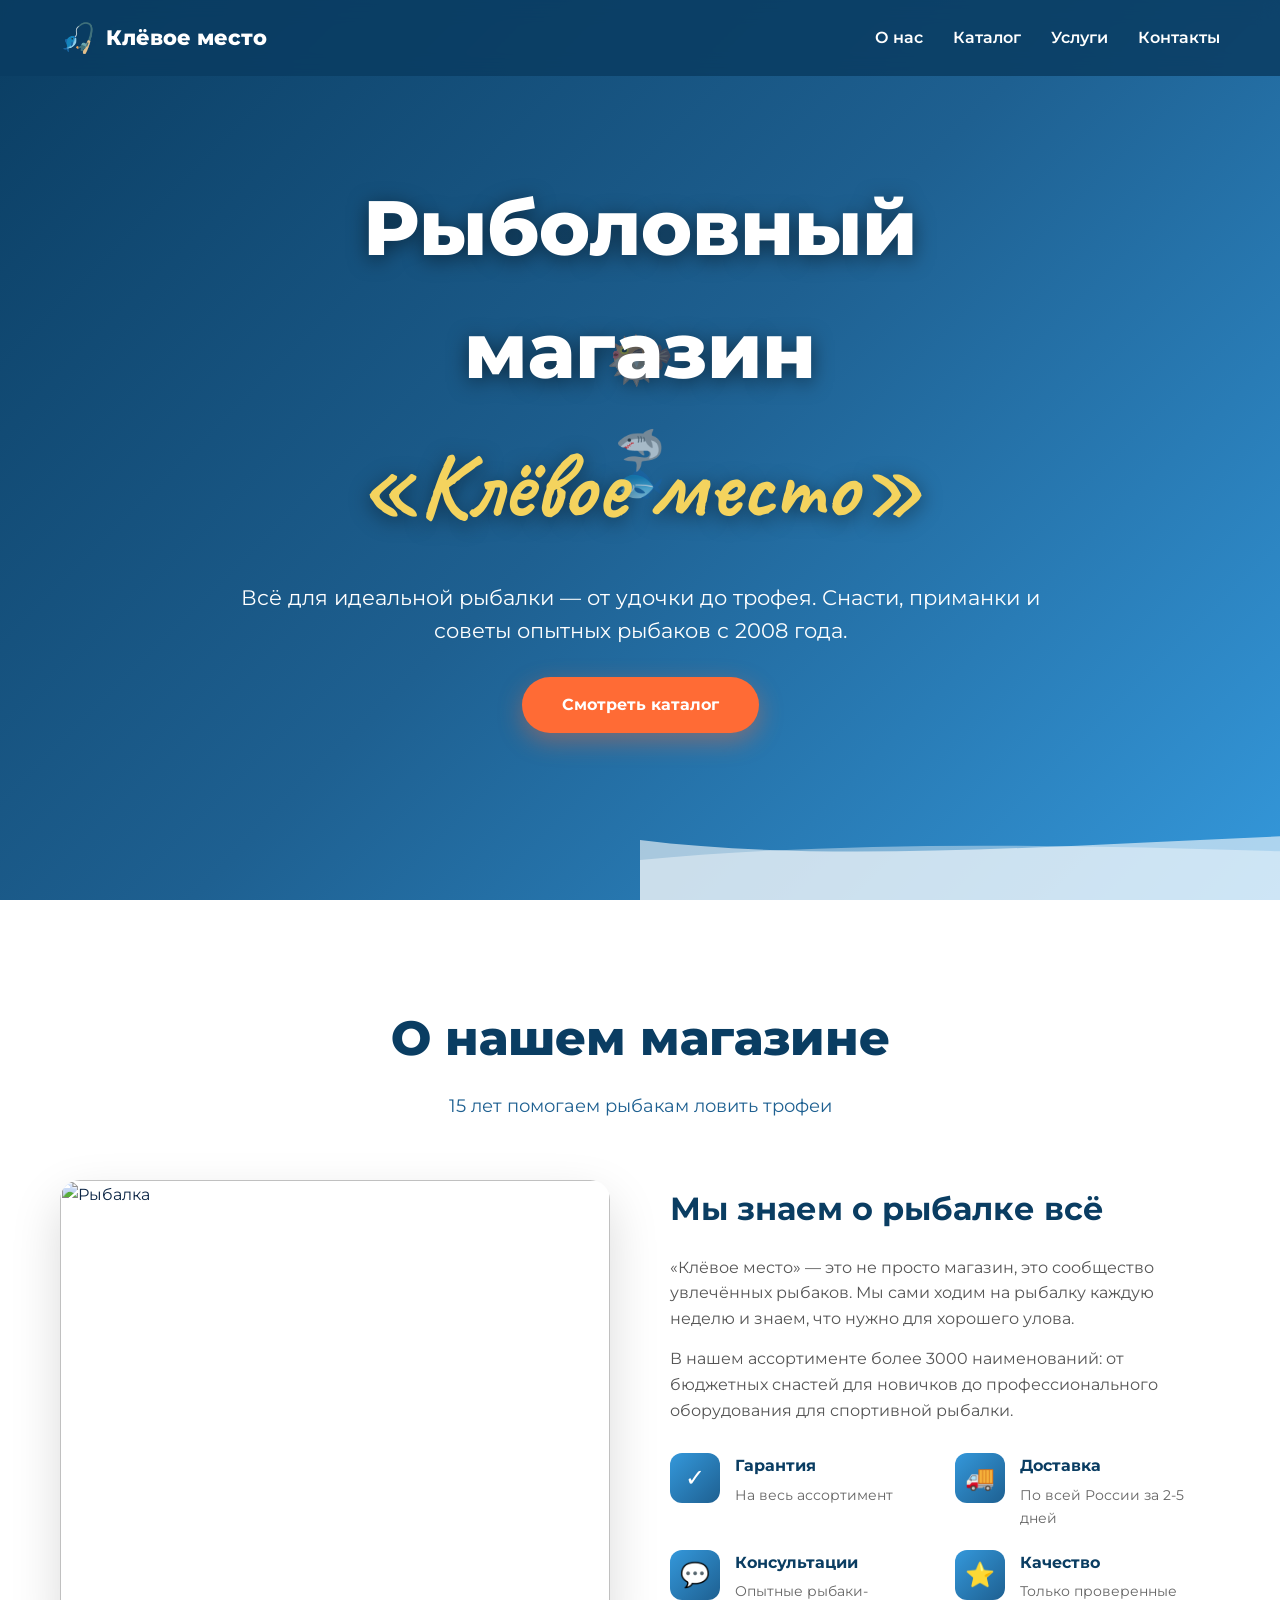
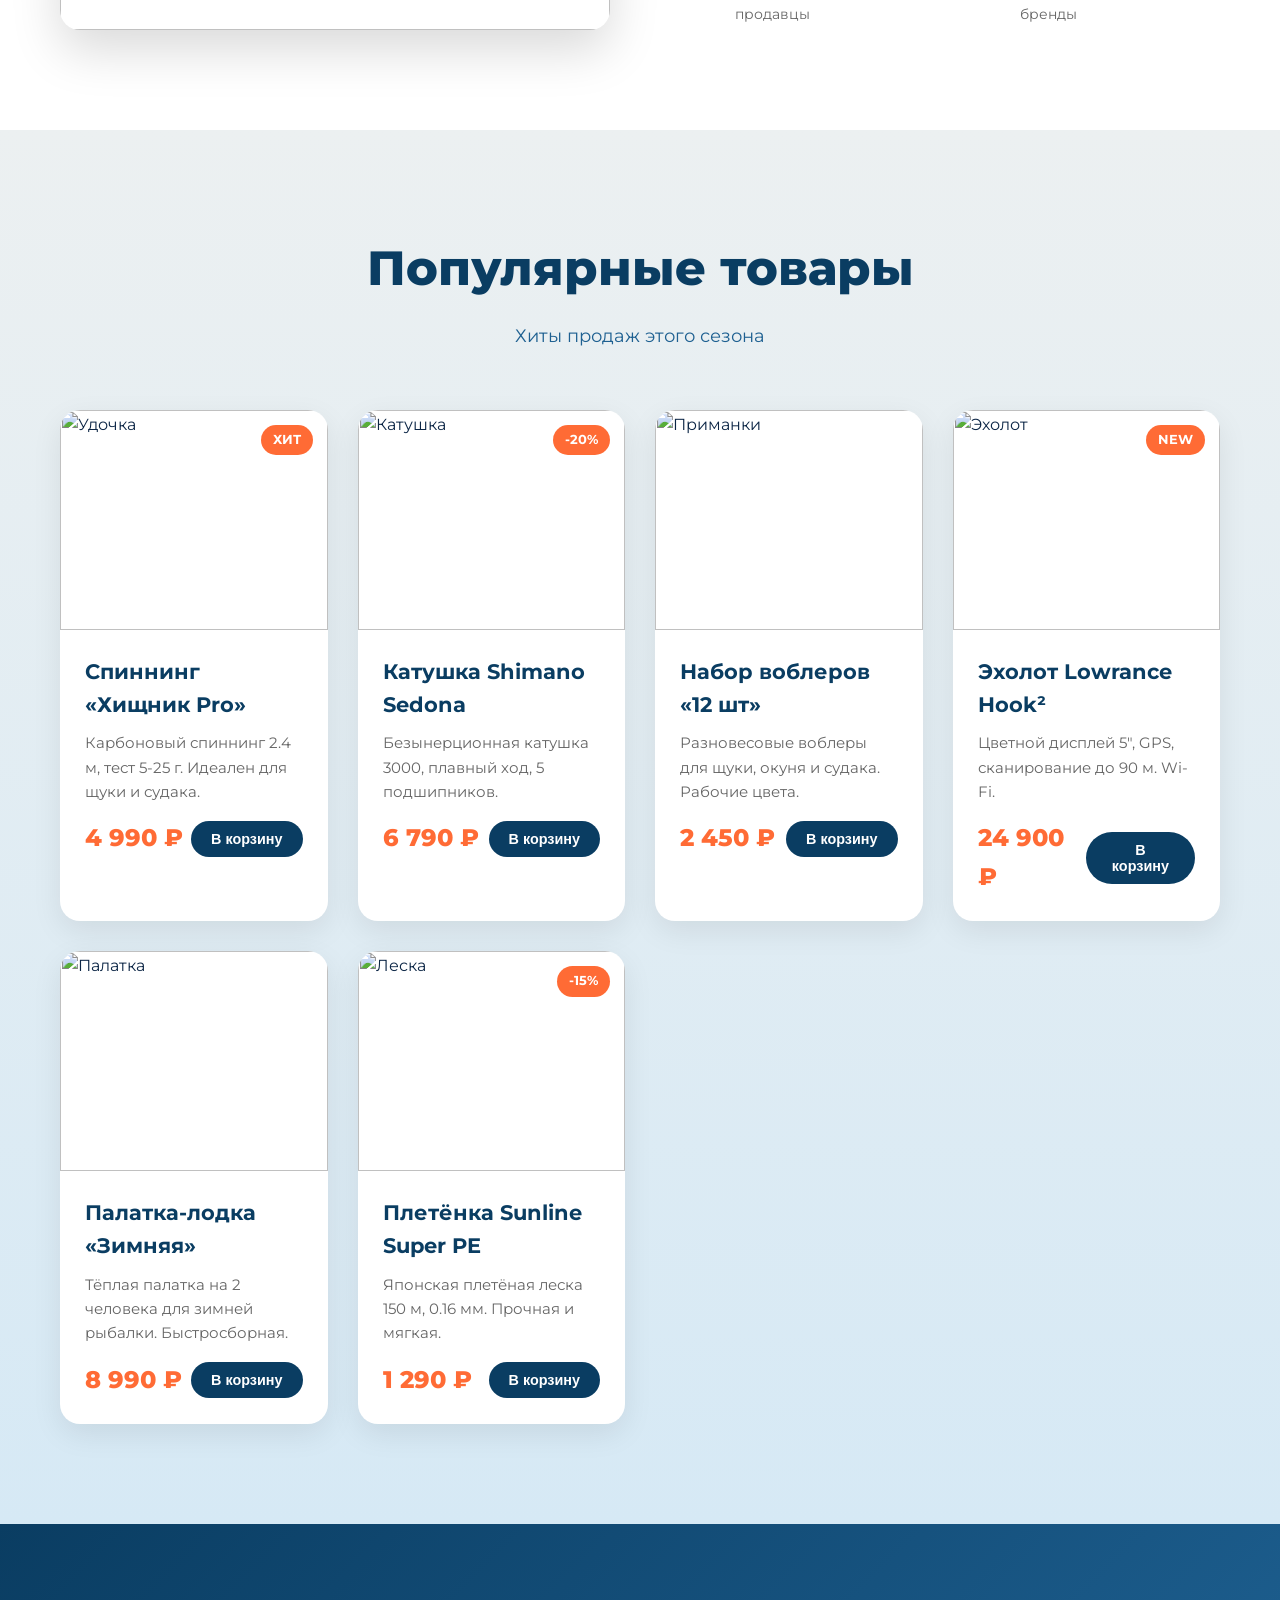
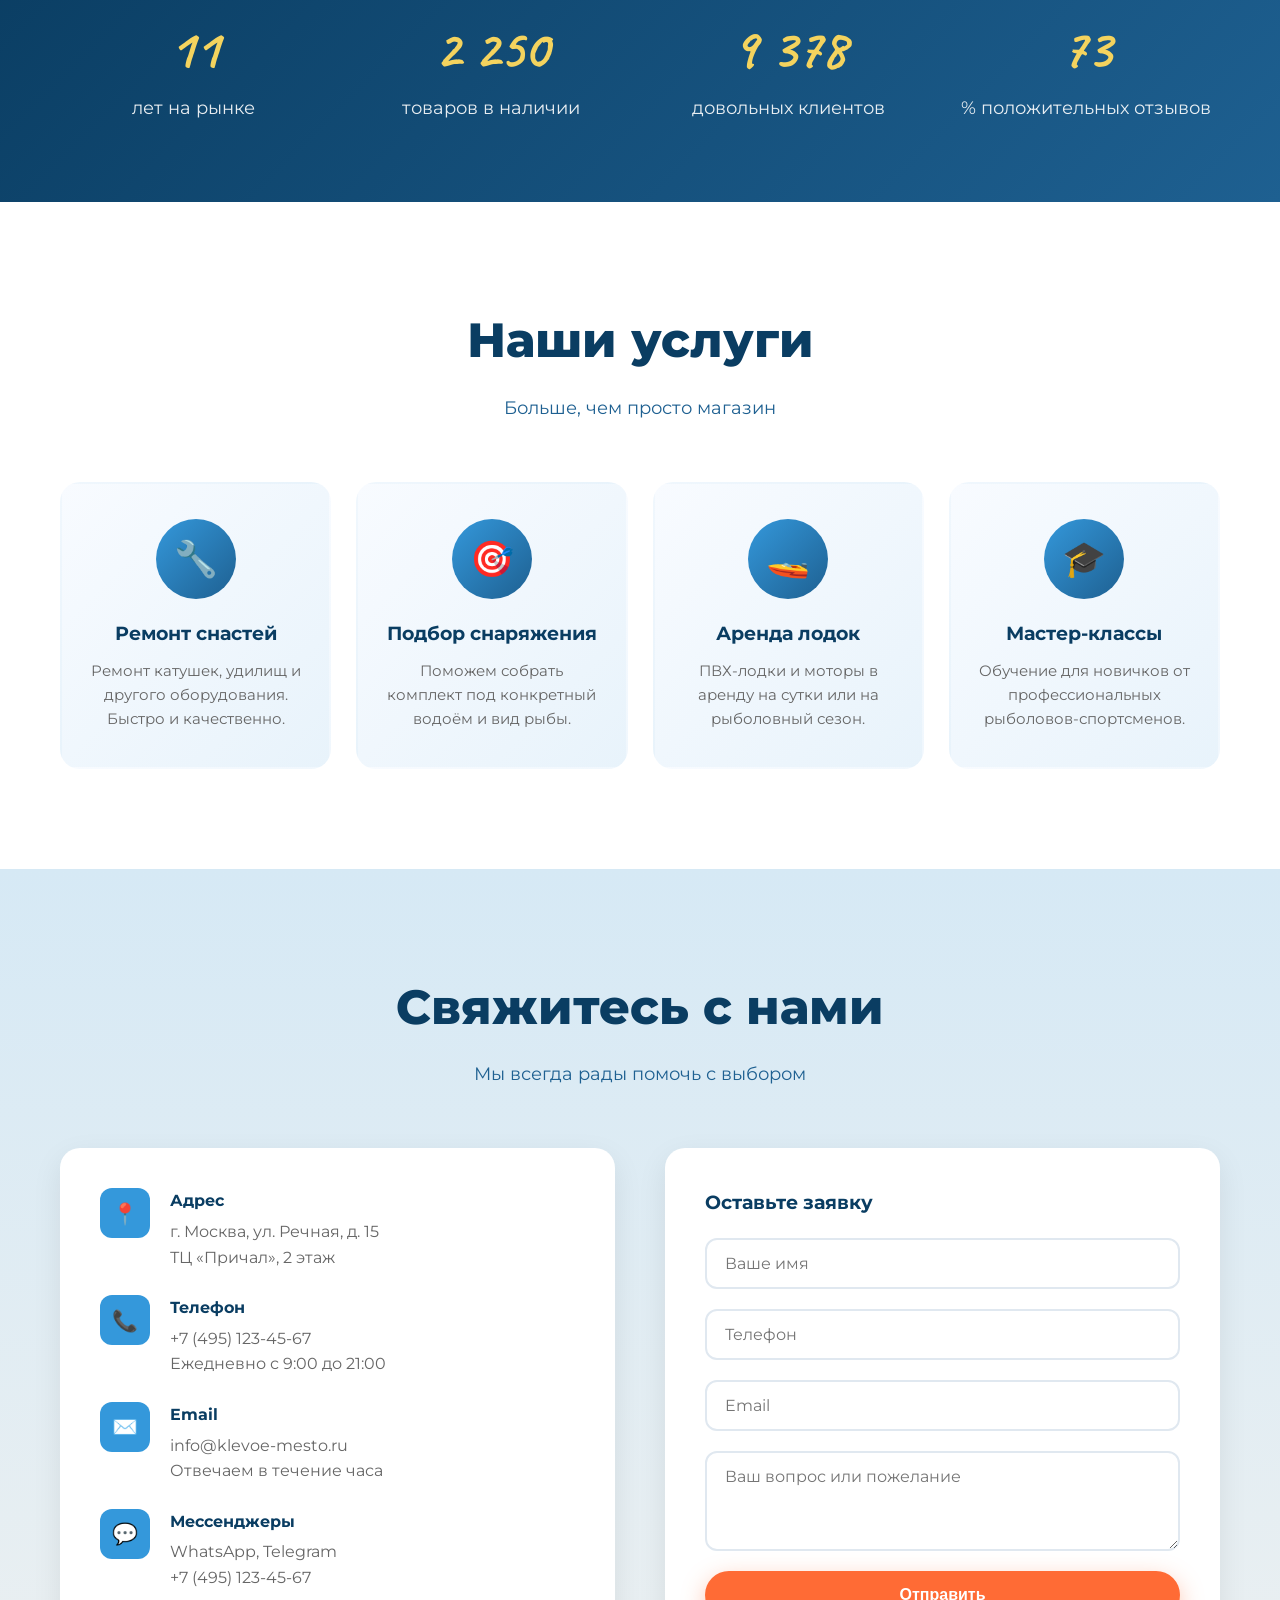
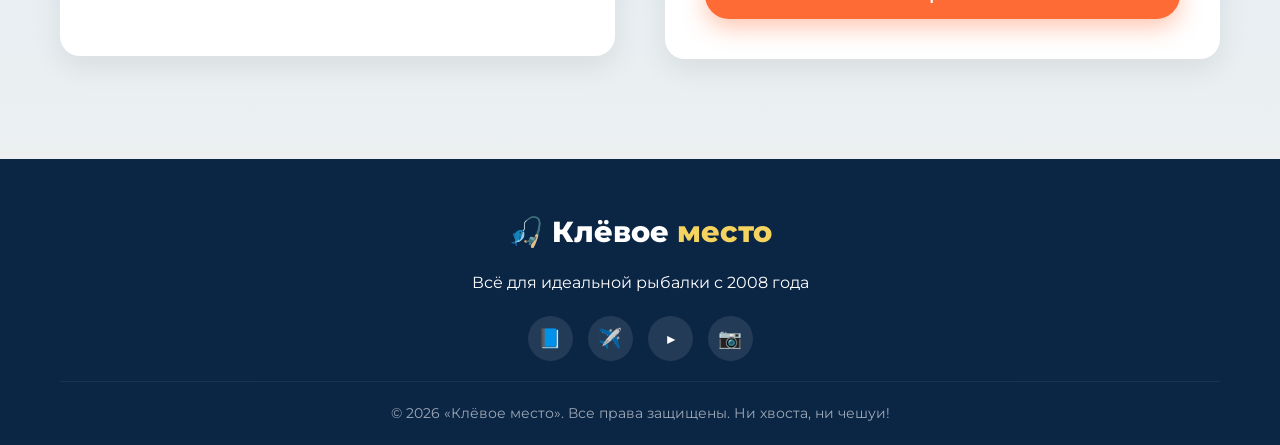
==== fishing.html @ 73201999 "Add files via upload" ====
<html lang="ru">
<head>
<meta charset="UTF-8">
<meta name="viewport" content="width=device-width, initial-scale=1.0">
<title>Клёвое место — рыболовный магазин</title>
<link rel="preconnect" href="https://fonts.googleapis.com">
<link rel="preconnect" href="https://fonts.gstatic.com" crossorigin>
<link href="https://fonts.googleapis.com/css2?family=Montserrat:wght@400;600;800&family=Caveat:wght@700&display=swap" rel="stylesheet">
<style>
  /* ---------- БАЗА ---------- */
  *{margin:0;padding:0;box-sizing:border-box}
  :root{
    --deep:#0a3d62;
    --sea:#1e6091;
    --wave:#3498db;
    --foam:#ecf0f1;
    --sand:#f4d35e;
    --accent:#ff6b35;
    --dark:#0b2545;
  }
  html{scroll-behavior:smooth}
  body{
    font-family:'Montserrat',sans-serif;
    color:var(--dark);
    background:var(--foam);
    overflow-x:hidden;
    line-height:1.6;
  }
  img{max-width:100%;display:block}
  a{text-decoration:none;color:inherit}
  .container{max-width:1200px;margin:0 auto;padding:0 20px}

  /* ---------- ШАПКА ---------- */
  header{
    position:fixed;top:0;left:0;right:0;z-index:100;
    background:rgba(10,61,98,.85);
    backdrop-filter:blur(10px);
    transition:.3s;
  }
  header.scrolled{background:rgba(10,61,98,.98);box-shadow:0 4px 20px rgba(0,0,0,.2)}
  nav{display:flex;justify-content:space-between;align-items:center;padding:15px 20px;max-width:1200px;margin:0 auto}
  .logo{display:flex;align-items:center;gap:10px;color:#fff;font-weight:800;font-size:1.3rem}
  .logo-icon{font-size:1.8rem;animation:wiggle 3s ease-in-out infinite}
  @keyframes wiggle{0%,100%{transform:rotate(-10deg)}50%{transform:rotate(15deg)}}
  .nav-links{display:flex;gap:30px;list-style:none}
  .nav-links a{color:#fff;font-weight:600;position:relative;transition:.3s}
  .nav-links a::after{content:'';position:absolute;bottom:-5px;left:0;width:0;height:2px;background:var(--sand);transition:.3s}
  .nav-links a:hover::after{width:100%}
  .burger{display:none;flex-direction:column;gap:5px;cursor:pointer;background:none;border:none}
  .burger span{width:25px;height:3px;background:#fff;border-radius:2px;transition:.3s}

  /* ---------- HERO ---------- */
  .hero{
    position:relative;min-height:100vh;
    background:linear-gradient(135deg,var(--deep) 0%,var(--sea) 50%,var(--wave) 100%);
    display:flex;align-items:center;justify-content:center;
    overflow:hidden;color:#fff;text-align:center;
  }
  .hero-bg{
    position:absolute;inset:0;
    background-image:url('https://images.unsplash.com/photo-1534438327278-5e4865ff6b8c?w=1600&q=80');
    background-size:cover;background-position:center;
    opacity:.25;
  }
  .hero-content{position:relative;z-index:3;padding:0 20px;max-width:900px}
  .hero h1{
    font-size:clamp(2.5rem,6vw,5rem);
    font-weight:800;margin-bottom:20px;
    text-shadow:0 4px 20px rgba(0,0,0,.5);
    animation:fadeUp 1s ease-out;
  }
  .hero h1 span{
    font-family:'Caveat',cursive;
    color:var(--sand);display:block;font-size:1.2em;
  }
  .hero p{font-size:clamp(1rem,2vw,1.3rem);margin-bottom:30px;animation:fadeUp 1s .3s ease-out backwards}
  .btn{
    display:inline-block;padding:15px 40px;
    background:var(--accent);color:#fff;border:none;
    border-radius:50px;font-weight:700;font-size:1rem;
    cursor:pointer;transition:.3s;
    box-shadow:0 8px 25px rgba(255,107,53,.4);
    animation:fadeUp 1s .6s ease-out backwards;
  }
  .btn:hover{transform:translateY(-3px);box-shadow:0 12px 30px rgba(255,107,53,.6)}
  @keyframes fadeUp{from{opacity:0;transform:translateY(30px)}to{opacity:1;transform:translateY(0)}}

  /* Плавающие рыбы */
  .fish{position:absolute;font-size:2.5rem;opacity:.7;animation:swim linear infinite}
  .fish:nth-child(1){top:20%;animation-duration:18s;font-size:3rem}
  .fish:nth-child(2){top:50%;animation-duration:25s;animation-delay:-5s}
  .fish:nth-child(3){top:75%;animation-duration:22s;animation-delay:-10s;font-size:2rem}
  .fish:nth-child(4){top:35%;animation-duration:30s;animation-delay:-15s;font-size:3.5rem;opacity:.5}
  @keyframes swim{
    0%{left:-10%;transform:scaleX(1) translateY(0)}
    50%{transform:scaleX(1) translateY(-30px)}
    100%{left:110%;transform:scaleX(1) translateY(0)}
  }

  /* Волны */
  .waves{position:absolute;bottom:0;left:0;width:100%;height:120px;z-index:2}
  .waves svg{position:absolute;bottom:0;width:200%;height:100%}
  .wave1{animation:wave 10s linear infinite;opacity:.6}
  .wave2{animation:wave 15s linear infinite reverse;opacity:.4}
  @keyframes wave{from{transform:translateX(0)}to{transform:translateX(-50%)}}

  /* ---------- СЕКЦИИ ---------- */
  section{padding:100px 0;position:relative}
  .section-title{
    text-align:center;font-size:clamp(2rem,4vw,3rem);
    margin-bottom:15px;color:var(--deep);font-weight:800;
  }
  .section-subtitle{text-align:center;color:var(--sea);margin-bottom:60px;font-size:1.1rem}

  /* ---------- О НАС ---------- */
  .about{background:#fff}
  .about-grid{display:grid;grid-template-columns:1fr 1fr;gap:60px;align-items:center}
  .about-img{
    border-radius:20px;overflow:hidden;
    box-shadow:0 20px 50px rgba(0,0,0,.15);
    transition:.5s;
  }
  .about-img:hover{transform:scale(1.02) rotate(-1deg)}
  .about-img img{width:100%;height:450px;object-fit:cover}
  .about-text h3{font-size:2rem;color:var(--deep);margin-bottom:20px}
  .about-text p{margin-bottom:15px;color:#555}
  .features{display:grid;grid-template-columns:1fr 1fr;gap:20px;margin-top:30px}
  .feature{display:flex;gap:15px;align-items:flex-start}
  .feature-icon{
    width:50px;height:50px;border-radius:12px;
    background:linear-gradient(135deg,var(--wave),var(--sea));
    display:flex;align-items:center;justify-content:center;
    font-size:1.5rem;flex-shrink:0;color:#fff;
  }
  .feature h4{color:var(--deep);margin-bottom:5px}
  .feature p{font-size:.9rem;color:#666;margin:0}

  /* ---------- КАТАЛОГ ---------- */
  .catalog{background:linear-gradient(180deg,var(--foam) 0%,#d6e9f5 100%)}
  .catalog-grid{display:grid;grid-template-columns:repeat(auto-fit,minmax(260px,1fr));gap:30px}
  .card{
    background:#fff;border-radius:20px;overflow:hidden;
    box-shadow:0 10px 30px rgba(0,0,0,.08);
    transition:.4s;cursor:pointer;
    transform:translateY(0);
  }
  .card:hover{transform:translateY(-10px);box-shadow:0 20px 50px rgba(0,0,0,.15)}
  .card-img{height:220px;overflow:hidden;position:relative}
  .card-img img{width:100%;height:100%;object-fit:cover;transition:.6s}
  .card:hover .card-img img{transform:scale(1.1)}
  .card-badge{
    position:absolute;top:15px;right:15px;
    background:var(--accent);color:#fff;
    padding:5px 12px;border-radius:20px;
    font-size:.8rem;font-weight:700;
  }
  .card-body{padding:25px}
  .card-body h3{color:var(--deep);margin-bottom:10px;font-size:1.3rem}
  .card-body p{color:#666;font-size:.95rem;margin-bottom:15px;min-height:45px}
  .card-price{display:flex;justify-content:space-between;align-items:center}
  .price{font-size:1.5rem;font-weight:800;color:var(--accent)}
  .card-btn{
    background:var(--deep);color:#fff;border:none;
    padding:10px 20px;border-radius:50px;font-weight:600;
    cursor:pointer;transition:.3s;font-size:.9rem;
  }
  .card-btn:hover{background:var(--accent)}

  /* ---------- СТАТИСТИКА ---------- */
  .stats{
    background:linear-gradient(135deg,var(--deep),var(--sea));
    color:#fff;padding:80px 0;
  }
  .stats-grid{display:grid;grid-template-columns:repeat(auto-fit,minmax(200px,1fr));gap:30px;text-align:center}
  .stat-num{font-size:3.5rem;font-weight:800;color:var(--sand);font-family:'Caveat',cursive}
  .stat-label{font-size:1.1rem;opacity:.9}

  /* ---------- УСЛУГИ ---------- */
  .services{background:#fff}
  .services-grid{display:grid;grid-template-columns:repeat(auto-fit,minmax(250px,1fr));gap:25px}
  .service{
    padding:35px 25px;border-radius:20px;
    background:linear-gradient(135deg,#f8fbff,#e8f3fb);
    text-align:center;transition:.4s;
    border:2px solid transparent;
  }
  .service:hover{border-color:var(--wave);transform:translateY(-5px)}
  .service-icon{
    width:80px;height:80px;margin:0 auto 20px;
    background:linear-gradient(135deg,var(--wave),var(--sea));
    border-radius:50%;display:flex;align-items:center;justify-content:center;
    font-size:2.2rem;color:#fff;
    transition:.4s;
  }
  .service:hover .service-icon{transform:rotate(360deg)}
  .service h3{color:var(--deep);margin-bottom:10px}
  .service p{color:#666;font-size:.95rem}

  /* ---------- КОНТАКТЫ ---------- */
  .contacts{background:linear-gradient(180deg,#d6e9f5,var(--foam))}
  .contacts-grid{display:grid;grid-template-columns:1fr 1fr;gap:50px;align-items:start}
  .contact-info{background:#fff;padding:40px;border-radius:20px;box-shadow:0 10px 30px rgba(0,0,0,.08)}
  .contact-item{display:flex;gap:20px;margin-bottom:25px;align-items:flex-start}
  .contact-item .icon{
    width:50px;height:50px;border-radius:12px;
    background:var(--wave);color:#fff;
    display:flex;align-items:center;justify-content:center;
    font-size:1.3rem;flex-shrink:0;
  }
  .contact-item h4{color:var(--deep);margin-bottom:5px}
  .contact-item p{color:#666;margin:0}
  .form{background:#fff;padding:40px;border-radius:20px;box-shadow:0 10px 30px rgba(0,0,0,.08)}
  .form h3{color:var(--deep);margin-bottom:20px}
  .form-group{margin-bottom:20px}
  .form-group input,.form-group textarea{
    width:100%;padding:14px 18px;border:2px solid #e0e8f0;
    border-radius:12px;font-family:inherit;font-size:1rem;
    transition:.3s;outline:none;
  }
  .form-group input:focus,.form-group textarea:focus{border-color:var(--wave)}
  .form-group textarea{resize:vertical;min-height:100px}
  .form .btn{width:100%}

  /* ---------- ФУТЕР ---------- */
  footer{
    background:var(--dark);color:#fff;padding:50px 0 20px;text-align:center;
  }
  .footer-logo{font-size:1.8rem;font-weight:800;margin-bottom:15px}
  .footer-logo span{color:var(--sand)}
  .socials{display:flex;justify-content:center;gap:15px;margin:20px 0}
  .socials a{
    width:45px;height:45px;border-radius:50%;
    background:rgba(255,255,255,.1);
    display:flex;align-items:center;justify-content:center;
    transition:.3s;font-size:1.2rem;
  }
  .socials a:hover{background:var(--accent);transform:translateY(-3px)}
  .copyright{opacity:.6;margin-top:20px;font-size:.9rem;border-top:1px solid rgba(255,255,255,.1);padding-top:20px}

  /* ---------- КНОПКА НАВЕРХ ---------- */
  .to-top{
    position:fixed;bottom:30px;right:30px;
    width:50px;height:50px;border-radius:50%;
    background:var(--accent);color:#fff;border:none;
    font-size:1.3rem;cursor:pointer;
    box-shadow:0 8px 20px rgba(255,107,53,.4);
    opacity:0;visibility:hidden;transition:.3s;z-index:50;
  }
  .to-top.show{opacity:1;visibility:visible}
  .to-top:hover{transform:translateY(-5px)}

  /* ---------- АНИМАЦИЯ ПОЯВЛЕНИЯ ---------- */
  .reveal{opacity:0;transform:translateY(40px);transition:.8s}
  .reveal.active{opacity:1;transform:translateY(0)}

  /* ---------- АДАПТИВ ---------- */
  @media(max-width:900px){
    .about-grid,.contacts-grid{grid-template-columns:1fr}
    .about-img img{height:300px}
    .features{grid-template-columns:1fr}
  }
  @media(max-width:700px){
    .burger{display:flex}
    .nav-links{
      position:absolute;top:100%;left:0;right:0;
      background:var(--deep);flex-direction:column;
      padding:20px;gap:15px;
      transform:translateY(-150%);transition:.4s;
    }
    .nav-links.open{transform:translateY(0)}
    section{padding:70px 0}
  }
</style>
</head>
<body>

<!-- ШАПКА -->
<header id="header">
  <nav>
    <a href="#" class="logo">
      <span class="logo-icon">🎣</span>
      <span>Клёвое место</span>
    </a>
    <ul class="nav-links" id="navLinks">
      <li><a href="#about">О нас</a></li>
      <li><a href="#catalog">Каталог</a></li>
      <li><a href="#services">Услуги</a></li>
      <li><a href="#contacts">Контакты</a></li>
    </ul>
    <button class="burger" id="burger"><span></span><span></span><span></span></button>
  </nav>
</header>

<!-- HERO -->
<section class="hero">
  <div class="hero-bg"></div>
  <div class="fish">🐟</div>
  <div class="fish">🐠</div>
  <div class="fish">🐡</div>
  <div class="fish">🦈</div>

  <div class="hero-content">
    <h1>Рыболовный магазин <span>«Клёвое место»</span></h1>
    <p>Всё для идеальной рыбалки — от удочки до трофея. Снасти, приманки и советы опытных рыбаков с 2008 года.</p>
    <a href="#catalog" class="btn">Смотреть каталог</a>
  </div>

  <div class="waves">
    <svg class="wave1" viewBox="0 0 1200 120" preserveAspectRatio="none">
      <path d="M0,60 C150,100 350,20 600,60 C850,100 1050,20 1200,60 L1200,120 L0,120 Z" fill="#fff"/>
    </svg>
    <svg class="wave2" viewBox="0 0 1200 120" preserveAspectRatio="none">
      <path d="M0,80 C200,40 400,100 600,70 C800,40 1000,100 1200,80 L1200,120 L0,120 Z" fill="#fff"/>
    </svg>
  </div>
</section>

<!-- О НАС -->
<section class="about" id="about">
  <div class="container">
    <h2 class="section-title reveal">О нашем магазине</h2>
    <p class="section-subtitle reveal">15 лет помогаем рыбакам ловить трофеи</p>
    <div class="about-grid">
      <div class="about-img reveal">
        <img src="https://images.unsplash.com/photo-1500463959177-e0869687df26?w=800&q=80" alt="Рыбалка">
      </div>
      <div class="about-text reveal">
        <h3>Мы знаем о рыбалке всё</h3>
        <p>«Клёвое место» — это не просто магазин, это сообщество увлечённых рыбаков. Мы сами ходим на рыбалку каждую неделю и знаем, что нужно для хорошего улова.</p>
        <p>В нашем ассортименте более 3000 наименований: от бюджетных снастей для новичков до профессионального оборудования для спортивной рыбалки.</p>
        <div class="features">
          <div class="feature">
            <div class="feature-icon">✓</div>
            <div><h4>Гарантия</h4><p>На весь ассортимент</p></div>
          </div>
          <div class="feature">
            <div class="feature-icon">🚚</div>
            <div><h4>Доставка</h4><p>По всей России за 2-5 дней</p></div>
          </div>
          <div class="feature">
            <div class="feature-icon">💬</div>
            <div><h4>Консультации</h4><p>Опытные рыбаки-продавцы</p></div>
          </div>
          <div class="feature">
            <div class="feature-icon">⭐</div>
            <div><h4>Качество</h4><p>Только проверенные бренды</p></div>
          </div>
        </div>
      </div>
    </div>
  </div>
</section>

<!-- КАТАЛОГ -->
<section class="catalog" id="catalog">
  <div class="container">
    <h2 class="section-title reveal">Популярные товары</h2>
    <p class="section-subtitle reveal">Хиты продаж этого сезона</p>
    <div class="catalog-grid">

      <div class="card reveal">
        <div class="card-img">
          <img src="https://images.unsplash.com/photo-1611080626919-7cf92a430588?w=600&q=80" alt="Удочка">
          <span class="card-badge">ХИТ</span>
        </div>
        <div class="card-body">
          <h3>Спиннинг «Хищник Pro»</h3>
          <p>Карбоновый спиннинг 2.4 м, тест 5-25 г. Идеален для щуки и судака.</p>
          <div class="card-price">
            <span class="price">4 990 ₽</span>
            <button class="card-btn">В корзину</button>
          </div>
        </div>
      </div>

      <div class="card reveal">
        <div class="card-img">
          <img src="https://images.unsplash.com/photo-1622365807453-6b66b12b0d4a?w=600&q=80" alt="Катушка">
          <span class="card-badge">-20%</span>
        </div>
        <div class="card-body">
          <h3>Катушка Shimano Sedona</h3>
          <p>Безынерционная катушка 3000, плавный ход, 5 подшипников.</p>
          <div class="card-price">
            <span class="price">6 790 ₽</span>
            <button class="card-btn">В корзину</button>
          </div>
        </div>
      </div>

      <div class="card reveal">
        <div class="card-img">
          <img src="https://images.unsplash.com/photo-1583238884669-8d941f4b5550?w=600&q=80" alt="Приманки">
        </div>
        <div class="card-body">
          <h3>Набор воблеров «12 шт»</h3>
          <p>Разновесовые воблеры для щуки, окуня и судака. Рабочие цвета.</p>
          <div class="card-price">
            <span class="price">2 450 ₽</span>
            <button class="card-btn">В корзину</button>
          </div>
        </div>
      </div>

      <div class="card reveal">
        <div class="card-img">
          <img src="https://images.unsplash.com/photo-1534575292471-2f0830a14bce?w=600&q=80" alt="Эхолот">
          <span class="card-badge">NEW</span>
        </div>
        <div class="card-body">
          <h3>Эхолот Lowrance Hook²</h3>
          <p>Цветной дисплей 5", GPS, сканирование до 90 м. Wi-Fi.</p>
          <div class="card-price">
            <span class="price">24 900 ₽</span>
            <button class="card-btn">В корзину</button>
          </div>
        </div>
      </div>

      <div class="card reveal">
        <div class="card-img">
          <img src="https://images.unsplash.com/photo-1504309092620-4d0ec726efa4?w=600&q=80" alt="Палатка">
        </div>
        <div class="card-body">
          <h3>Палатка-лодка «Зимняя»</h3>
          <p>Тёплая палатка на 2 человека для зимней рыбалки. Быстросборная.</p>
          <div class="card-price">
            <span class="price">8 990 ₽</span>
            <button class="card-btn">В корзину</button>
          </div>
        </div>
      </div>

      <div class="card reveal">
        <div class="card-img">
          <img src="https://images.unsplash.com/photo-1559579004-2ba64c6d5a2f?w=600&q=80" alt="Леска">
          <span class="card-badge">-15%</span>
        </div>
        <div class="card-body">
          <h3>Плетёнка Sunline Super PE</h3>
          <p>Японская плетёная леска 150 м, 0.16 мм. Прочная и мягкая.</p>
          <div class="card-price">
            <span class="price">1 290 ₽</span>
            <button class="card-btn">В корзину</button>
          </div>
        </div>
      </div>

    </div>
  </div>
</section>

<!-- СТАТИСТИКА -->
<section class="stats">
  <div class="container">
    <div class="stats-grid">
      <div class="reveal"><div class="stat-num" data-target="15">0</div><div class="stat-label">лет на рынке</div></div>
      <div class="reveal"><div class="stat-num" data-target="3000">0</div><div class="stat-label">товаров в наличии</div></div>
      <div class="reveal"><div class="stat-num" data-target="12500">0</div><div class="stat-label">довольных клиентов</div></div>
      <div class="reveal"><div class="stat-num" data-target="98">0</div><div class="stat-label">% положительных отзывов</div></div>
    </div>
  </div>
</section>

<!-- УСЛУГИ -->
<section class="services" id="services">
  <div class="container">
    <h2 class="section-title reveal">Наши услуги</h2>
    <p class="section-subtitle reveal">Больше, чем просто магазин</p>
    <div class="services-grid">
      <div class="service reveal">
        <div class="service-icon">🔧</div>
        <h3>Ремонт снастей</h3>
        <p>Ремонт катушек, удилищ и другого оборудования. Быстро и качественно.</p>
      </div>
      <div class="service reveal">
        <div class="service-icon">🎯</div>
        <h3>Подбор снаряжения</h3>
        <p>Поможем собрать комплект под конкретный водоём и вид рыбы.</p>
      </div>
      <div class="service reveal">
        <div class="service-icon">🚤</div>
        <h3>Аренда лодок</h3>
        <p>ПВХ-лодки и моторы в аренду на сутки или на рыболовный сезон.</p>
      </div>
      <div class="service reveal">
        <div class="service-icon">🎓</div>
        <h3>Мастер-классы</h3>
        <p>Обучение для новичков от профессиональных рыболовов-спортсменов.</p>
      </div>
    </div>
  </div>
</section>

<!-- КОНТАКТЫ -->
<section class="contacts" id="contacts">
  <div class="container">
    <h2 class="section-title reveal">Свяжитесь с нами</h2>
    <p class="section-subtitle reveal">Мы всегда рады помочь с выбором</p>
    <div class="contacts-grid">
      <div class="contact-info reveal">
        <div class="contact-item">
          <div class="icon">📍</div>
          <div><h4>Адрес</h4><p>г. Москва, ул. Речная, д. 15<br>ТЦ «Причал», 2 этаж</p></div>
        </div>
        <div class="contact-item">
          <div class="icon">📞</div>
          <div><h4>Телефон</h4><p>+7 (495) 123-45-67<br>Ежедневно с 9:00 до 21:00</p></div>
        </div>
        <div class="contact-item">
          <div class="icon">✉️</div>
          <div><h4>Email</h4><p>info@klevoe-mesto.ru<br>Отвечаем в течение часа</p></div>
        </div>
        <div class="contact-item">
          <div class="icon">💬</div>
          <div><h4>Мессенджеры</h4><p>WhatsApp, Telegram<br>+7 (495) 123-45-67</p></div>
        </div>
      </div>
      <form class="form reveal" id="contactForm">
        <h3>Оставьте заявку</h3>
        <div class="form-group"><input type="text" placeholder="Ваше имя" required></div>
        <div class="form-group"><input type="tel" placeholder="Телефон" required></div>
        <div class="form-group"><input type="email" placeholder="Email"></div>
        <div class="form-group"><textarea placeholder="Ваш вопрос или пожелание"></textarea></div>
        <button type="submit" class="btn">Отправить</button>
      </form>
    </div>
  </div>
</section>

<!-- ФУТЕР -->
<footer>
  <div class="container">
    <div class="footer-logo">🎣 Клёвое <span>место</span></div>
    <p>Всё для идеальной рыбалки с 2008 года</p>
    <div class="socials">
      <a href="#" title="VK">📘</a>
      <a href="#" title="Telegram">✈️</a>
      <a href="#" title="YouTube">▶️</a>
      <a href="#" title="Instagram">📷</a>
    </div>
    <div class="copyright">© 2026 «Клёвое место». Все права защищены. Ни хвоста, ни чешуи!</div>
  </div>
</footer>

<button class="to-top" id="toTop" title="Наверх">↑</button>

<script>
  // Шапка при скролле
  const header = document.getElementById('header');
  const toTop = document.getElementById('toTop');
  window.addEventListener('scroll', () => {
    header.classList.toggle('scrolled', window.scrollY > 50);
    toTop.classList.toggle('show', window.scrollY > 500);
  });

  // Кнопка наверх
  toTop.addEventListener('click', () => window.scrollTo({top:0,behavior:'smooth'}));

  // Бургер-меню
  const burger = document.getElementById('burger');
  const navLinks = document.getElementById('navLinks');
  burger.addEventListener('click', () => navLinks.classList.toggle('open'));
  navLinks.querySelectorAll('a').forEach(a => a.addEventListener('click', () => navLinks.classList.remove('open')));

  // Анимация появления при скролле
  const reveals = document.querySelectorAll('.reveal');
  const io = new IntersectionObserver((entries) => {
    entries.forEach(e => {
      if (e.isIntersecting) {
        e.target.classList.add('active');
        io.unobserve(e.target);
      }
    });
  }, {threshold: 0.15});
  reveals.forEach(r => io.observe(r));

  // Счётчики статистики
  const counters = document.querySelectorAll('.stat-num');
  const counterIO = new IntersectionObserver((entries) => {
    entries.forEach(e => {
      if (e.isIntersecting) {
        const el = e.target;
        const target = +el.dataset.target;
        const duration = 1800;
        const start = performance.now();
        const animate = (now) => {
          const progress = Math.min((now - start) / duration, 1);
          const value = Math.floor(progress * target);
          el.textContent = value.toLocaleString('ru-RU');
          if (progress < 1) requestAnimationFrame(animate);
          else el.textContent = target.toLocaleString('ru-RU');
        };
        requestAnimationFrame(animate);
        counterIO.unobserve(el);
      }
    });
  }, {threshold: 0.5});
  counters.forEach(c => counterIO.observe(c));

  // Форма
  document.getElementById('contactForm').addEventListener('submit', (e) => {
    e.preventDefault();
    alert('Спасибо! Мы свяжемся с вами в ближайшее время 🎣');
    e.target.reset();
  });

  // Клик по «В корзину»
  document.querySelectorAll('.card-btn').forEach(btn => {
    btn.addEventListener('click', (e) => {
      e.stopPropagation();
      const orig = btn.textContent;
      btn.textContent = '✓ Добавлено';
      btn.style.background = '#27ae60';
      setTimeout(() => {
        btn.textContent = orig;
        btn.style.background = '';
      }, 1500);
    });
  });
</script>
</body>
</html>
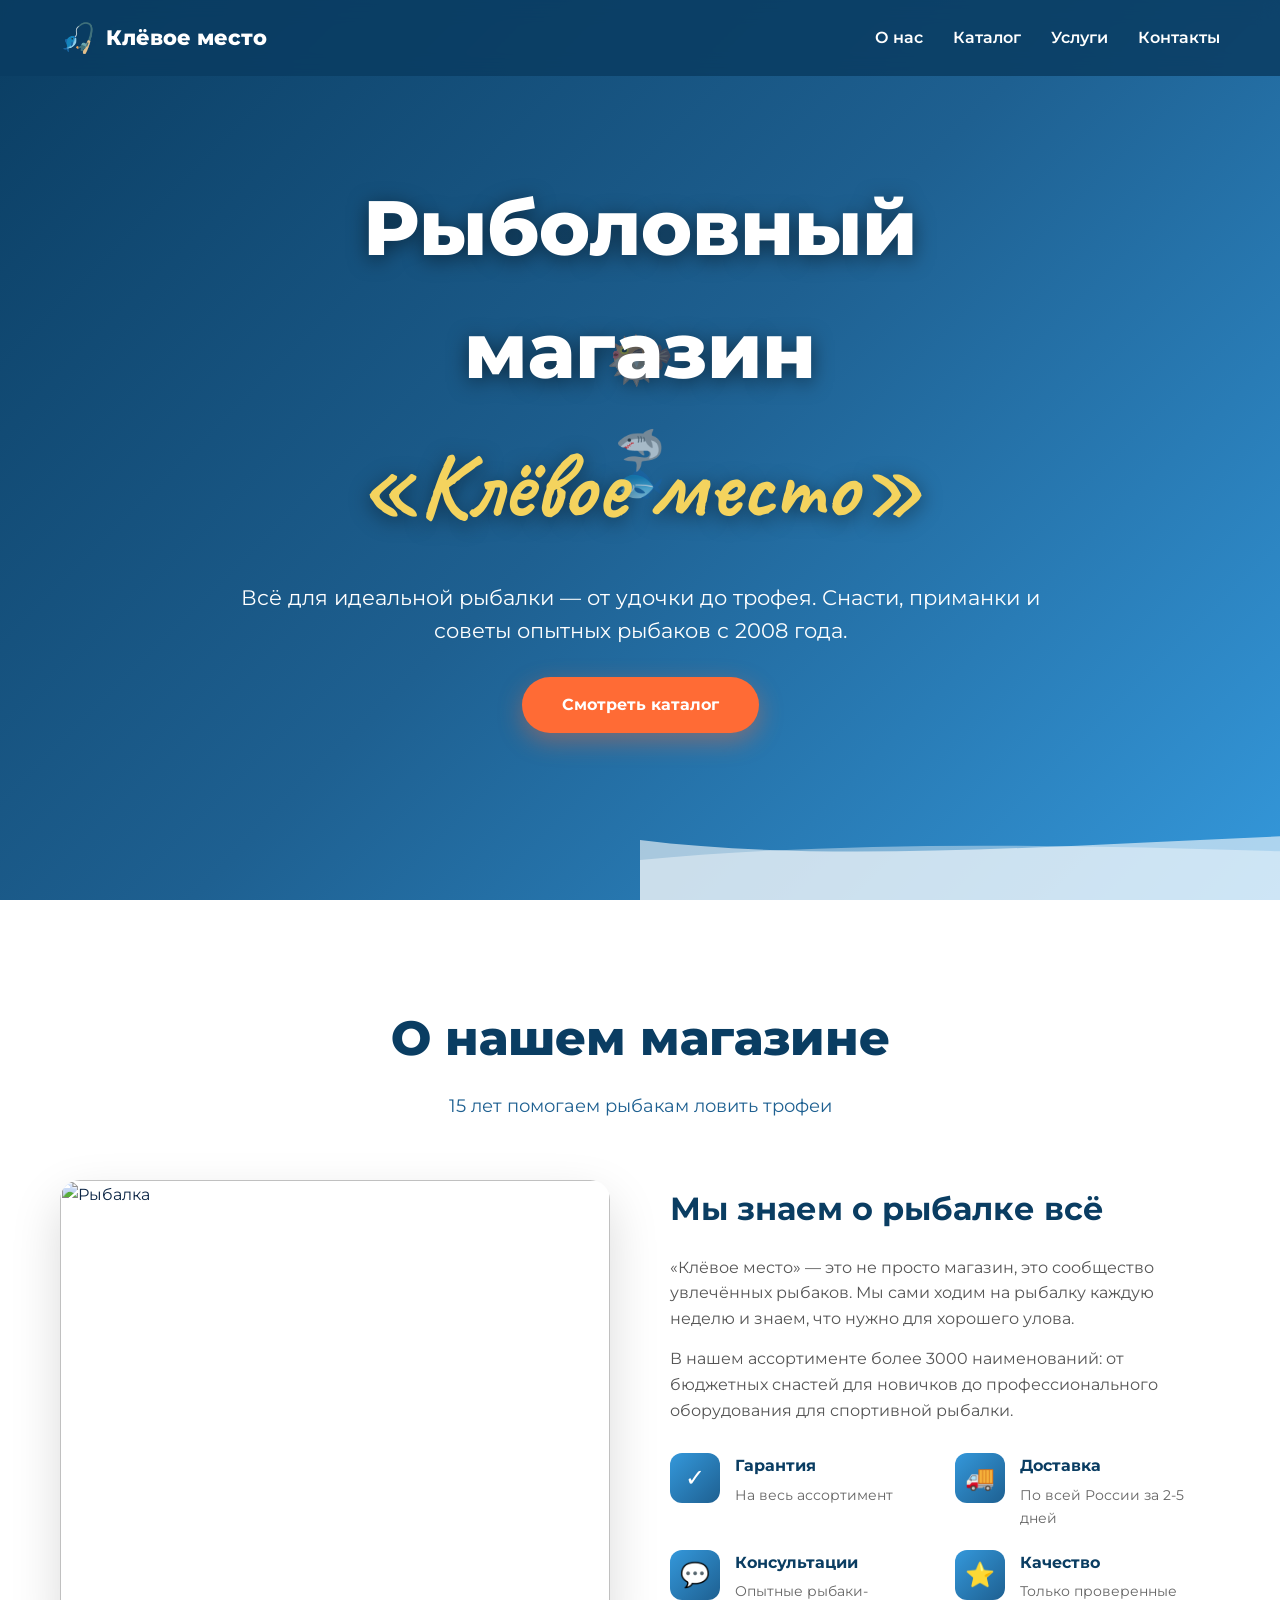
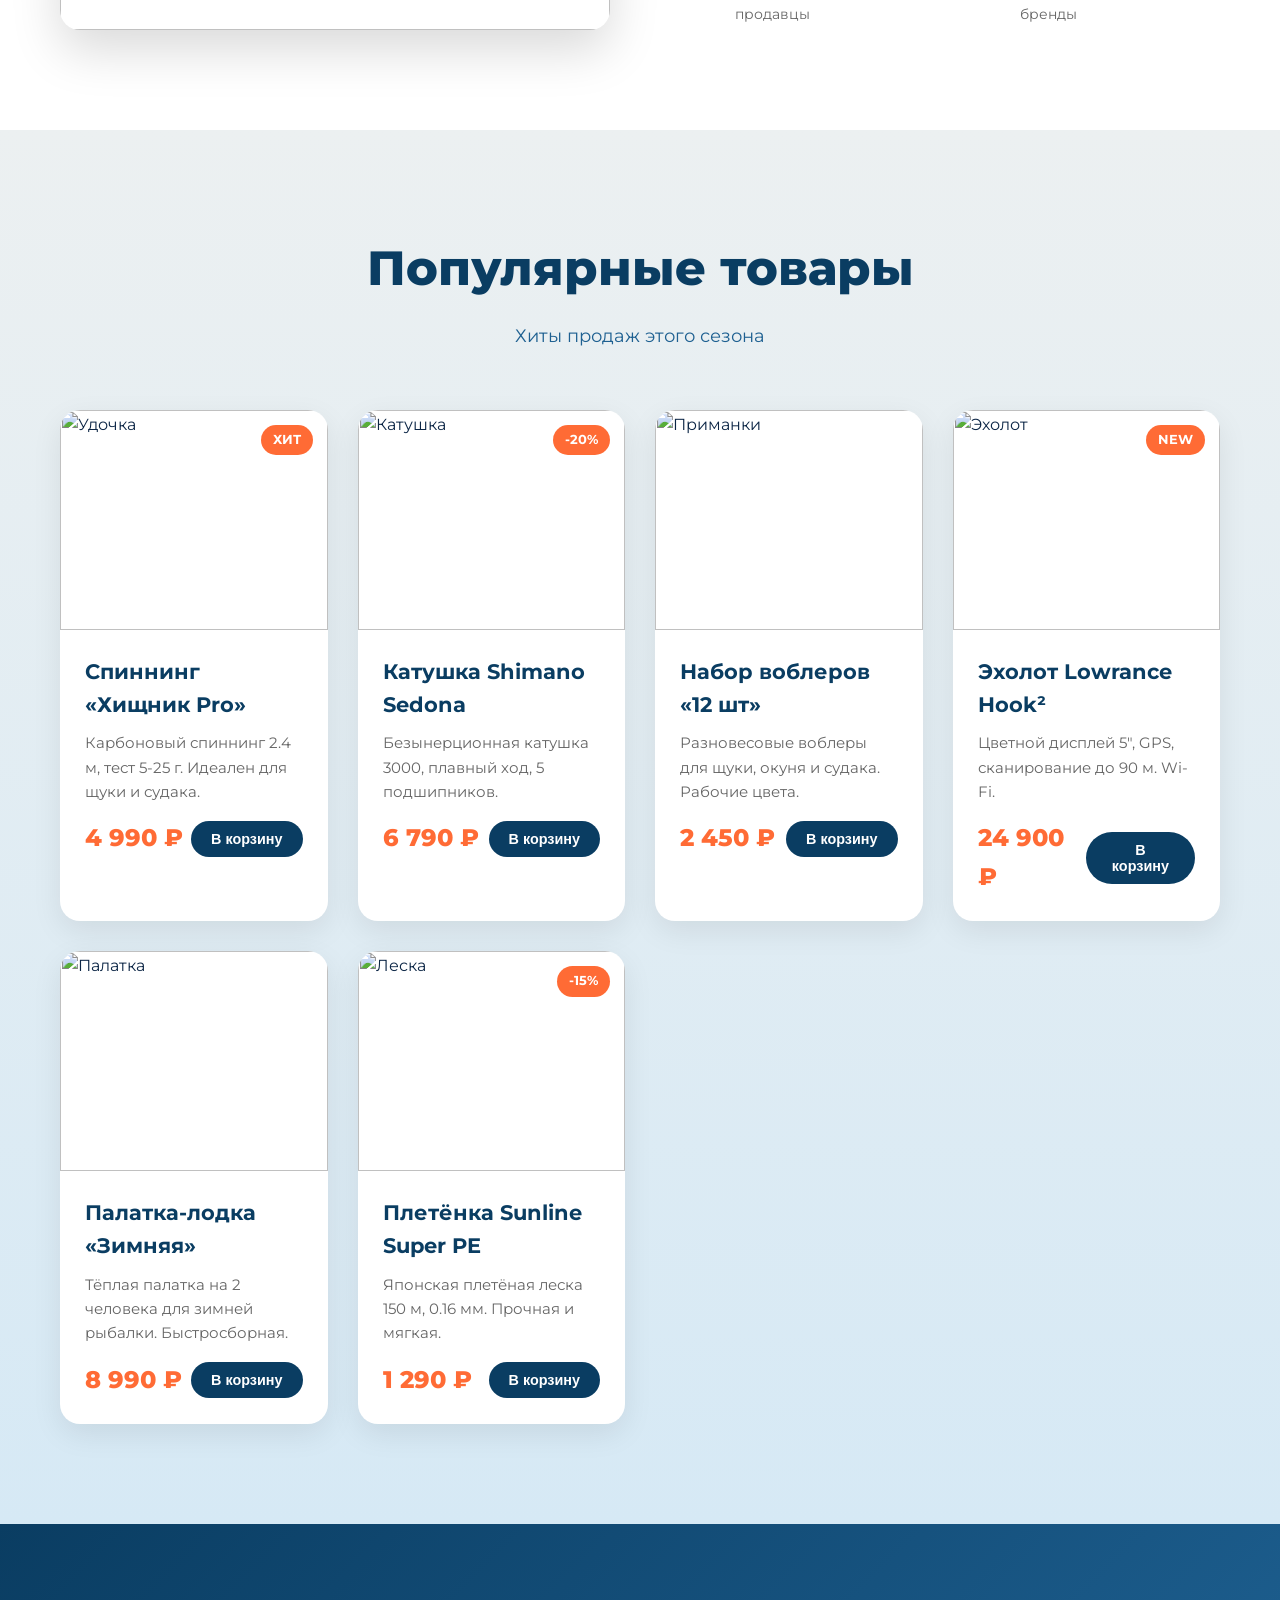
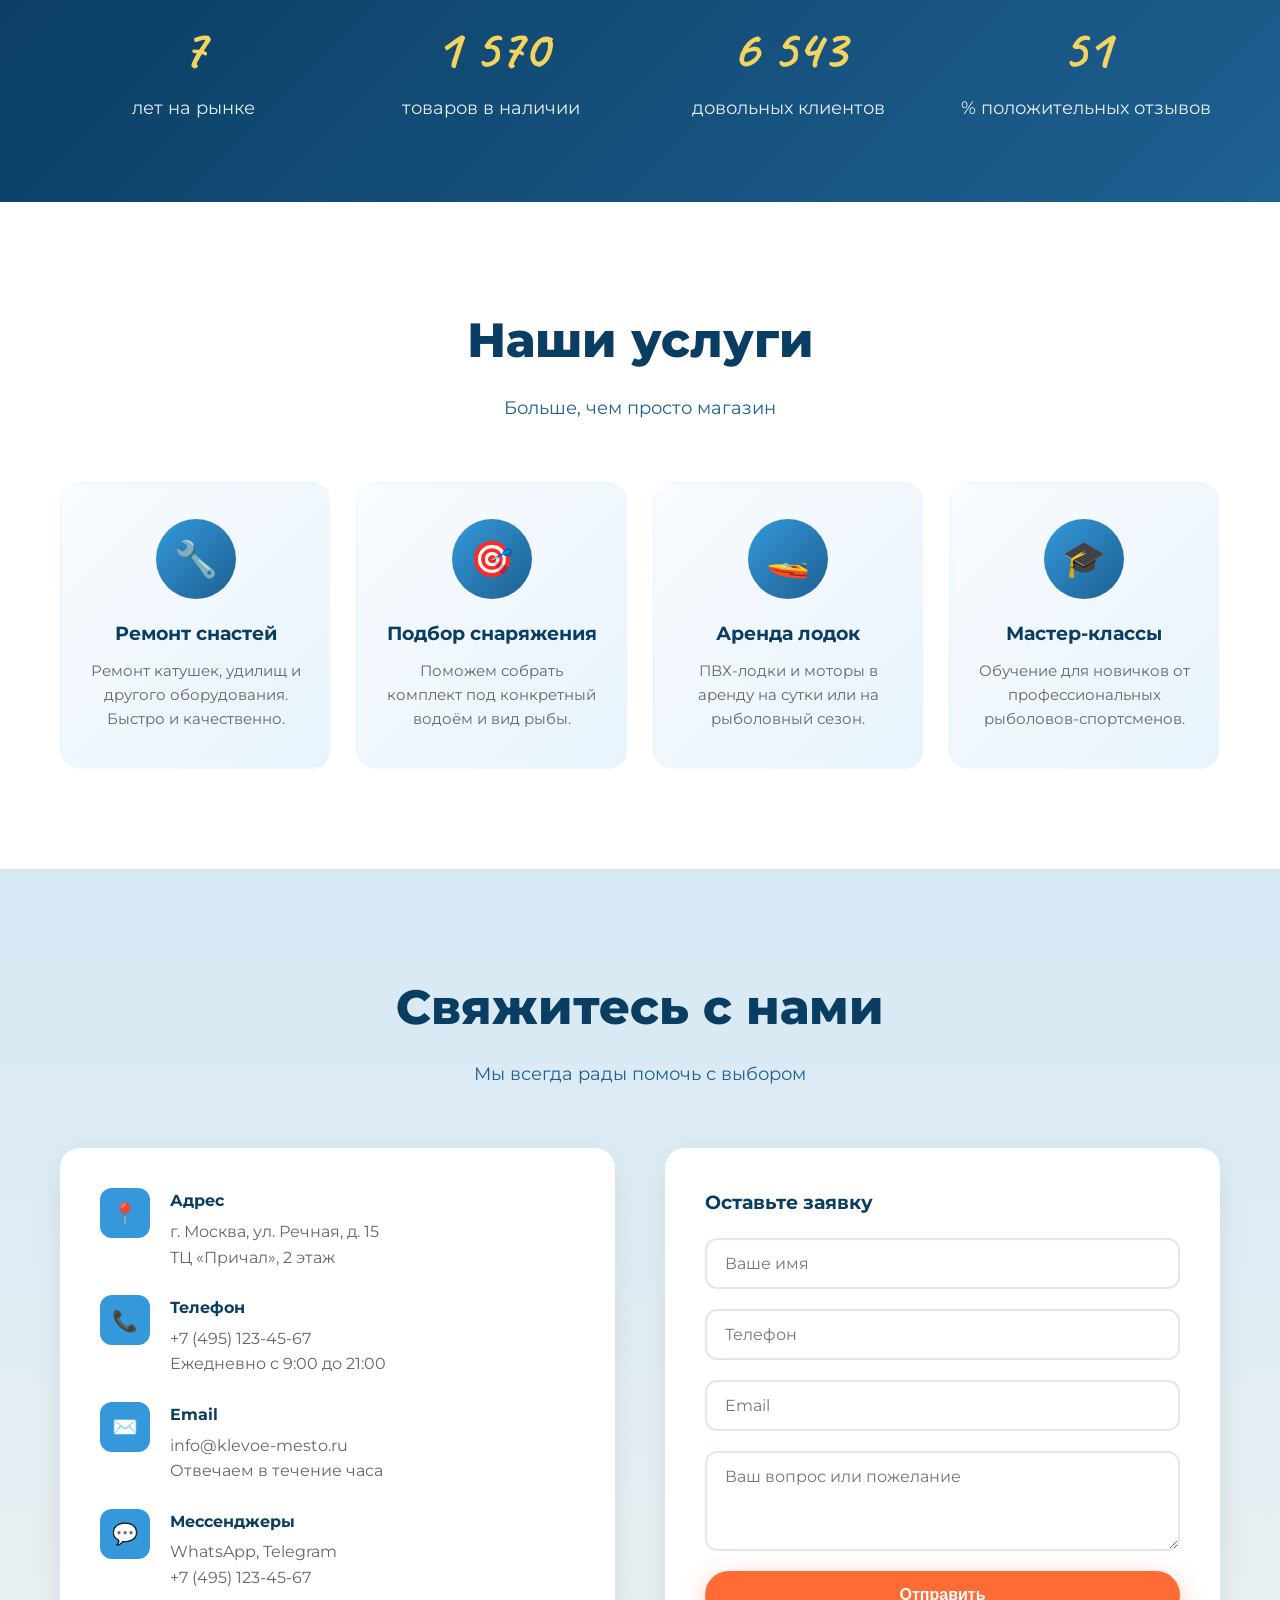
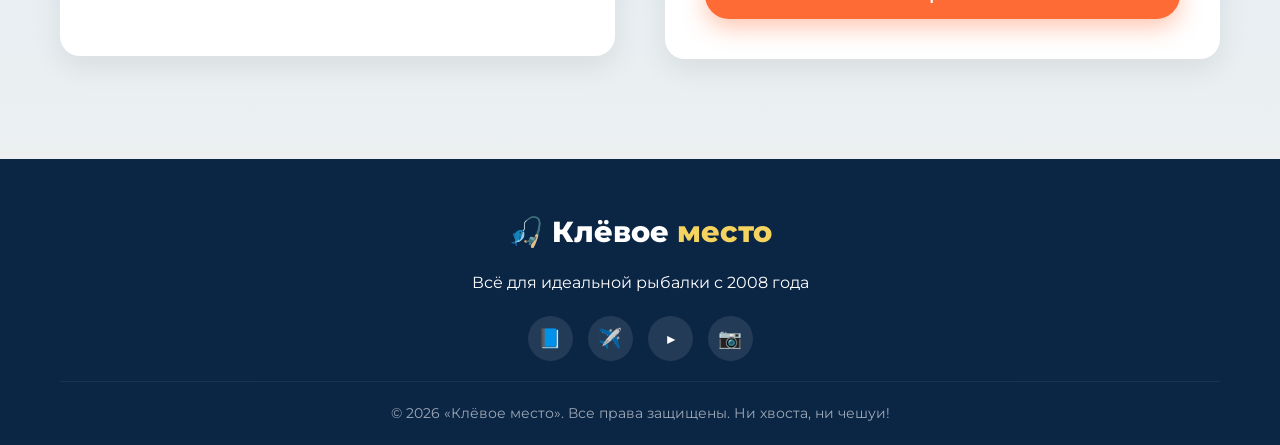
==== commit 96f26dd7: "fishingshop" ====
--- a/fishing.html
+++ b/fishing.html
@@ -1,623 +1,623 @@
-<html lang="ru">
-<head>
-<meta charset="UTF-8">
-<meta name="viewport" content="width=device-width, initial-scale=1.0">
-<title>Клёвое место — рыболовный магазин</title>
-<link rel="preconnect" href="https://fonts.googleapis.com">
-<link rel="preconnect" href="https://fonts.gstatic.com" crossorigin>
-<link href="https://fonts.googleapis.com/css2?family=Montserrat:wght@400;600;800&family=Caveat:wght@700&display=swap" rel="stylesheet">
-<style>
-  /* ---------- БАЗА ---------- */
-  *{margin:0;padding:0;box-sizing:border-box}
-  :root{
-    --deep:#0a3d62;
-    --sea:#1e6091;
-    --wave:#3498db;
-    --foam:#ecf0f1;
-    --sand:#f4d35e;
-    --accent:#ff6b35;
-    --dark:#0b2545;
-  }
-  html{scroll-behavior:smooth}
-  body{
-    font-family:'Montserrat',sans-serif;
-    color:var(--dark);
-    background:var(--foam);
-    overflow-x:hidden;
-    line-height:1.6;
-  }
-  img{max-width:100%;display:block}
-  a{text-decoration:none;color:inherit}
-  .container{max-width:1200px;margin:0 auto;padding:0 20px}
-
-  /* ---------- ШАПКА ---------- */
-  header{
-    position:fixed;top:0;left:0;right:0;z-index:100;
-    background:rgba(10,61,98,.85);
-    backdrop-filter:blur(10px);
-    transition:.3s;
-  }
-  header.scrolled{background:rgba(10,61,98,.98);box-shadow:0 4px 20px rgba(0,0,0,.2)}
-  nav{display:flex;justify-content:space-between;align-items:center;padding:15px 20px;max-width:1200px;margin:0 auto}
-  .logo{display:flex;align-items:center;gap:10px;color:#fff;font-weight:800;font-size:1.3rem}
-  .logo-icon{font-size:1.8rem;animation:wiggle 3s ease-in-out infinite}
-  @keyframes wiggle{0%,100%{transform:rotate(-10deg)}50%{transform:rotate(15deg)}}
-  .nav-links{display:flex;gap:30px;list-style:none}
-  .nav-links a{color:#fff;font-weight:600;position:relative;transition:.3s}
-  .nav-links a::after{content:'';position:absolute;bottom:-5px;left:0;width:0;height:2px;background:var(--sand);transition:.3s}
-  .nav-links a:hover::after{width:100%}
-  .burger{display:none;flex-direction:column;gap:5px;cursor:pointer;background:none;border:none}
-  .burger span{width:25px;height:3px;background:#fff;border-radius:2px;transition:.3s}
-
-  /* ---------- HERO ---------- */
-  .hero{
-    position:relative;min-height:100vh;
-    background:linear-gradient(135deg,var(--deep) 0%,var(--sea) 50%,var(--wave) 100%);
-    display:flex;align-items:center;justify-content:center;
-    overflow:hidden;color:#fff;text-align:center;
-  }
-  .hero-bg{
-    position:absolute;inset:0;
-    background-image:url('https://images.unsplash.com/photo-1534438327278-5e4865ff6b8c?w=1600&q=80');
-    background-size:cover;background-position:center;
-    opacity:.25;
-  }
-  .hero-content{position:relative;z-index:3;padding:0 20px;max-width:900px}
-  .hero h1{
-    font-size:clamp(2.5rem,6vw,5rem);
-    font-weight:800;margin-bottom:20px;
-    text-shadow:0 4px 20px rgba(0,0,0,.5);
-    animation:fadeUp 1s ease-out;
-  }
-  .hero h1 span{
-    font-family:'Caveat',cursive;
-    color:var(--sand);display:block;font-size:1.2em;
-  }
-  .hero p{font-size:clamp(1rem,2vw,1.3rem);margin-bottom:30px;animation:fadeUp 1s .3s ease-out backwards}
-  .btn{
-    display:inline-block;padding:15px 40px;
-    background:var(--accent);color:#fff;border:none;
-    border-radius:50px;font-weight:700;font-size:1rem;
-    cursor:pointer;transition:.3s;
-    box-shadow:0 8px 25px rgba(255,107,53,.4);
-    animation:fadeUp 1s .6s ease-out backwards;
-  }
-  .btn:hover{transform:translateY(-3px);box-shadow:0 12px 30px rgba(255,107,53,.6)}
-  @keyframes fadeUp{from{opacity:0;transform:translateY(30px)}to{opacity:1;transform:translateY(0)}}
-
-  /* Плавающие рыбы */
-  .fish{position:absolute;font-size:2.5rem;opacity:.7;animation:swim linear infinite}
-  .fish:nth-child(1){top:20%;animation-duration:18s;font-size:3rem}
-  .fish:nth-child(2){top:50%;animation-duration:25s;animation-delay:-5s}
-  .fish:nth-child(3){top:75%;animation-duration:22s;animation-delay:-10s;font-size:2rem}
-  .fish:nth-child(4){top:35%;animation-duration:30s;animation-delay:-15s;font-size:3.5rem;opacity:.5}
-  @keyframes swim{
-    0%{left:-10%;transform:scaleX(1) translateY(0)}
-    50%{transform:scaleX(1) translateY(-30px)}
-    100%{left:110%;transform:scaleX(1) translateY(0)}
-  }
-
-  /* Волны */
-  .waves{position:absolute;bottom:0;left:0;width:100%;height:120px;z-index:2}
-  .waves svg{position:absolute;bottom:0;width:200%;height:100%}
-  .wave1{animation:wave 10s linear infinite;opacity:.6}
-  .wave2{animation:wave 15s linear infinite reverse;opacity:.4}
-  @keyframes wave{from{transform:translateX(0)}to{transform:translateX(-50%)}}
-
-  /* ---------- СЕКЦИИ ---------- */
-  section{padding:100px 0;position:relative}
-  .section-title{
-    text-align:center;font-size:clamp(2rem,4vw,3rem);
-    margin-bottom:15px;color:var(--deep);font-weight:800;
-  }
-  .section-subtitle{text-align:center;color:var(--sea);margin-bottom:60px;font-size:1.1rem}
-
-  /* ---------- О НАС ---------- */
-  .about{background:#fff}
-  .about-grid{display:grid;grid-template-columns:1fr 1fr;gap:60px;align-items:center}
-  .about-img{
-    border-radius:20px;overflow:hidden;
-    box-shadow:0 20px 50px rgba(0,0,0,.15);
-    transition:.5s;
-  }
-  .about-img:hover{transform:scale(1.02) rotate(-1deg)}
-  .about-img img{width:100%;height:450px;object-fit:cover}
-  .about-text h3{font-size:2rem;color:var(--deep);margin-bottom:20px}
-  .about-text p{margin-bottom:15px;color:#555}
-  .features{display:grid;grid-template-columns:1fr 1fr;gap:20px;margin-top:30px}
-  .feature{display:flex;gap:15px;align-items:flex-start}
-  .feature-icon{
-    width:50px;height:50px;border-radius:12px;
-    background:linear-gradient(135deg,var(--wave),var(--sea));
-    display:flex;align-items:center;justify-content:center;
-    font-size:1.5rem;flex-shrink:0;color:#fff;
-  }
-  .feature h4{color:var(--deep);margin-bottom:5px}
-  .feature p{font-size:.9rem;color:#666;margin:0}
-
-  /* ---------- КАТАЛОГ ---------- */
-  .catalog{background:linear-gradient(180deg,var(--foam) 0%,#d6e9f5 100%)}
-  .catalog-grid{display:grid;grid-template-columns:repeat(auto-fit,minmax(260px,1fr));gap:30px}
-  .card{
-    background:#fff;border-radius:20px;overflow:hidden;
-    box-shadow:0 10px 30px rgba(0,0,0,.08);
-    transition:.4s;cursor:pointer;
-    transform:translateY(0);
-  }
-  .card:hover{transform:translateY(-10px);box-shadow:0 20px 50px rgba(0,0,0,.15)}
-  .card-img{height:220px;overflow:hidden;position:relative}
-  .card-img img{width:100%;height:100%;object-fit:cover;transition:.6s}
-  .card:hover .card-img img{transform:scale(1.1)}
-  .card-badge{
-    position:absolute;top:15px;right:15px;
-    background:var(--accent);color:#fff;
-    padding:5px 12px;border-radius:20px;
-    font-size:.8rem;font-weight:700;
-  }
-  .card-body{padding:25px}
-  .card-body h3{color:var(--deep);margin-bottom:10px;font-size:1.3rem}
-  .card-body p{color:#666;font-size:.95rem;margin-bottom:15px;min-height:45px}
-  .card-price{display:flex;justify-content:space-between;align-items:center}
-  .price{font-size:1.5rem;font-weight:800;color:var(--accent)}
-  .card-btn{
-    background:var(--deep);color:#fff;border:none;
-    padding:10px 20px;border-radius:50px;font-weight:600;
-    cursor:pointer;transition:.3s;font-size:.9rem;
-  }
-  .card-btn:hover{background:var(--accent)}
-
-  /* ---------- СТАТИСТИКА ---------- */
-  .stats{
-    background:linear-gradient(135deg,var(--deep),var(--sea));
-    color:#fff;padding:80px 0;
-  }
-  .stats-grid{display:grid;grid-template-columns:repeat(auto-fit,minmax(200px,1fr));gap:30px;text-align:center}
-  .stat-num{font-size:3.5rem;font-weight:800;color:var(--sand);font-family:'Caveat',cursive}
-  .stat-label{font-size:1.1rem;opacity:.9}
-
-  /* ---------- УСЛУГИ ---------- */
-  .services{background:#fff}
-  .services-grid{display:grid;grid-template-columns:repeat(auto-fit,minmax(250px,1fr));gap:25px}
-  .service{
-    padding:35px 25px;border-radius:20px;
-    background:linear-gradient(135deg,#f8fbff,#e8f3fb);
-    text-align:center;transition:.4s;
-    border:2px solid transparent;
-  }
-  .service:hover{border-color:var(--wave);transform:translateY(-5px)}
-  .service-icon{
-    width:80px;height:80px;margin:0 auto 20px;
-    background:linear-gradient(135deg,var(--wave),var(--sea));
-    border-radius:50%;display:flex;align-items:center;justify-content:center;
-    font-size:2.2rem;color:#fff;
-    transition:.4s;
-  }
-  .service:hover .service-icon{transform:rotate(360deg)}
-  .service h3{color:var(--deep);margin-bottom:10px}
-  .service p{color:#666;font-size:.95rem}
-
-  /* ---------- КОНТАКТЫ ---------- */
-  .contacts{background:linear-gradient(180deg,#d6e9f5,var(--foam))}
-  .contacts-grid{display:grid;grid-template-columns:1fr 1fr;gap:50px;align-items:start}
-  .contact-info{background:#fff;padding:40px;border-radius:20px;box-shadow:0 10px 30px rgba(0,0,0,.08)}
-  .contact-item{display:flex;gap:20px;margin-bottom:25px;align-items:flex-start}
-  .contact-item .icon{
-    width:50px;height:50px;border-radius:12px;
-    background:var(--wave);color:#fff;
-    display:flex;align-items:center;justify-content:center;
-    font-size:1.3rem;flex-shrink:0;
-  }
-  .contact-item h4{color:var(--deep);margin-bottom:5px}
-  .contact-item p{color:#666;margin:0}
-  .form{background:#fff;padding:40px;border-radius:20px;box-shadow:0 10px 30px rgba(0,0,0,.08)}
-  .form h3{color:var(--deep);margin-bottom:20px}
-  .form-group{margin-bottom:20px}
-  .form-group input,.form-group textarea{
-    width:100%;padding:14px 18px;border:2px solid #e0e8f0;
-    border-radius:12px;font-family:inherit;font-size:1rem;
-    transition:.3s;outline:none;
-  }
-  .form-group input:focus,.form-group textarea:focus{border-color:var(--wave)}
-  .form-group textarea{resize:vertical;min-height:100px}
-  .form .btn{width:100%}
-
-  /* ---------- ФУТЕР ---------- */
-  footer{
-    background:var(--dark);color:#fff;padding:50px 0 20px;text-align:center;
-  }
-  .footer-logo{font-size:1.8rem;font-weight:800;margin-bottom:15px}
-  .footer-logo span{color:var(--sand)}
-  .socials{display:flex;justify-content:center;gap:15px;margin:20px 0}
-  .socials a{
-    width:45px;height:45px;border-radius:50%;
-    background:rgba(255,255,255,.1);
-    display:flex;align-items:center;justify-content:center;
-    transition:.3s;font-size:1.2rem;
-  }
-  .socials a:hover{background:var(--accent);transform:translateY(-3px)}
-  .copyright{opacity:.6;margin-top:20px;font-size:.9rem;border-top:1px solid rgba(255,255,255,.1);padding-top:20px}
-
-  /* ---------- КНОПКА НАВЕРХ ---------- */
-  .to-top{
-    position:fixed;bottom:30px;right:30px;
-    width:50px;height:50px;border-radius:50%;
-    background:var(--accent);color:#fff;border:none;
-    font-size:1.3rem;cursor:pointer;
-    box-shadow:0 8px 20px rgba(255,107,53,.4);
-    opacity:0;visibility:hidden;transition:.3s;z-index:50;
-  }
-  .to-top.show{opacity:1;visibility:visible}
-  .to-top:hover{transform:translateY(-5px)}
-
-  /* ---------- АНИМАЦИЯ ПОЯВЛЕНИЯ ---------- */
-  .reveal{opacity:0;transform:translateY(40px);transition:.8s}
-  .reveal.active{opacity:1;transform:translateY(0)}
-
-  /* ---------- АДАПТИВ ---------- */
-  @media(max-width:900px){
-    .about-grid,.contacts-grid{grid-template-columns:1fr}
-    .about-img img{height:300px}
-    .features{grid-template-columns:1fr}
-  }
-  @media(max-width:700px){
-    .burger{display:flex}
-    .nav-links{
-      position:absolute;top:100%;left:0;right:0;
-      background:var(--deep);flex-direction:column;
-      padding:20px;gap:15px;
-      transform:translateY(-150%);transition:.4s;
-    }
-    .nav-links.open{transform:translateY(0)}
-    section{padding:70px 0}
-  }
-</style>
-</head>
-<body>
-
-<!-- ШАПКА -->
-<header id="header">
-  <nav>
-    <a href="#" class="logo">
-      <span class="logo-icon">🎣</span>
-      <span>Клёвое место</span>
-    </a>
-    <ul class="nav-links" id="navLinks">
-      <li><a href="#about">О нас</a></li>
-      <li><a href="#catalog">Каталог</a></li>
-      <li><a href="#services">Услуги</a></li>
-      <li><a href="#contacts">Контакты</a></li>
-    </ul>
-    <button class="burger" id="burger"><span></span><span></span><span></span></button>
-  </nav>
-</header>
-
-<!-- HERO -->
-<section class="hero">
-  <div class="hero-bg"></div>
-  <div class="fish">🐟</div>
-  <div class="fish">🐠</div>
-  <div class="fish">🐡</div>
-  <div class="fish">🦈</div>
-
-  <div class="hero-content">
-    <h1>Рыболовный магазин <span>«Клёвое место»</span></h1>
-    <p>Всё для идеальной рыбалки — от удочки до трофея. Снасти, приманки и советы опытных рыбаков с 2008 года.</p>
-    <a href="#catalog" class="btn">Смотреть каталог</a>
-  </div>
-
-  <div class="waves">
-    <svg class="wave1" viewBox="0 0 1200 120" preserveAspectRatio="none">
-      <path d="M0,60 C150,100 350,20 600,60 C850,100 1050,20 1200,60 L1200,120 L0,120 Z" fill="#fff"/>
-    </svg>
-    <svg class="wave2" viewBox="0 0 1200 120" preserveAspectRatio="none">
-      <path d="M0,80 C200,40 400,100 600,70 C800,40 1000,100 1200,80 L1200,120 L0,120 Z" fill="#fff"/>
-    </svg>
-  </div>
-</section>
-
-<!-- О НАС -->
-<section class="about" id="about">
-  <div class="container">
-    <h2 class="section-title reveal">О нашем магазине</h2>
-    <p class="section-subtitle reveal">15 лет помогаем рыбакам ловить трофеи</p>
-    <div class="about-grid">
-      <div class="about-img reveal">
-        <img src="https://images.unsplash.com/photo-1500463959177-e0869687df26?w=800&q=80" alt="Рыбалка">
-      </div>
-      <div class="about-text reveal">
-        <h3>Мы знаем о рыбалке всё</h3>
-        <p>«Клёвое место» — это не просто магазин, это сообщество увлечённых рыбаков. Мы сами ходим на рыбалку каждую неделю и знаем, что нужно для хорошего улова.</p>
-        <p>В нашем ассортименте более 3000 наименований: от бюджетных снастей для новичков до профессионального оборудования для спортивной рыбалки.</p>
-        <div class="features">
-          <div class="feature">
-            <div class="feature-icon">✓</div>
-            <div><h4>Гарантия</h4><p>На весь ассортимент</p></div>
-          </div>
-          <div class="feature">
-            <div class="feature-icon">🚚</div>
-            <div><h4>Доставка</h4><p>По всей России за 2-5 дней</p></div>
-          </div>
-          <div class="feature">
-            <div class="feature-icon">💬</div>
-            <div><h4>Консультации</h4><p>Опытные рыбаки-продавцы</p></div>
-          </div>
-          <div class="feature">
-            <div class="feature-icon">⭐</div>
-            <div><h4>Качество</h4><p>Только проверенные бренды</p></div>
-          </div>
-        </div>
-      </div>
-    </div>
-  </div>
-</section>
-
-<!-- КАТАЛОГ -->
-<section class="catalog" id="catalog">
-  <div class="container">
-    <h2 class="section-title reveal">Популярные товары</h2>
-    <p class="section-subtitle reveal">Хиты продаж этого сезона</p>
-    <div class="catalog-grid">
-
-      <div class="card reveal">
-        <div class="card-img">
-          <img src="https://images.unsplash.com/photo-1611080626919-7cf92a430588?w=600&q=80" alt="Удочка">
-          <span class="card-badge">ХИТ</span>
-        </div>
-        <div class="card-body">
-          <h3>Спиннинг «Хищник Pro»</h3>
-          <p>Карбоновый спиннинг 2.4 м, тест 5-25 г. Идеален для щуки и судака.</p>
-          <div class="card-price">
-            <span class="price">4 990 ₽</span>
-            <button class="card-btn">В корзину</button>
-          </div>
-        </div>
-      </div>
-
-      <div class="card reveal">
-        <div class="card-img">
-          <img src="https://images.unsplash.com/photo-1622365807453-6b66b12b0d4a?w=600&q=80" alt="Катушка">
-          <span class="card-badge">-20%</span>
-        </div>
-        <div class="card-body">
-          <h3>Катушка Shimano Sedona</h3>
-          <p>Безынерционная катушка 3000, плавный ход, 5 подшипников.</p>
-          <div class="card-price">
-            <span class="price">6 790 ₽</span>
-            <button class="card-btn">В корзину</button>
-          </div>
-        </div>
-      </div>
-
-      <div class="card reveal">
-        <div class="card-img">
-          <img src="https://images.unsplash.com/photo-1583238884669-8d941f4b5550?w=600&q=80" alt="Приманки">
-        </div>
-        <div class="card-body">
-          <h3>Набор воблеров «12 шт»</h3>
-          <p>Разновесовые воблеры для щуки, окуня и судака. Рабочие цвета.</p>
-          <div class="card-price">
-            <span class="price">2 450 ₽</span>
-            <button class="card-btn">В корзину</button>
-          </div>
-        </div>
-      </div>
-
-      <div class="card reveal">
-        <div class="card-img">
-          <img src="https://images.unsplash.com/photo-1534575292471-2f0830a14bce?w=600&q=80" alt="Эхолот">
-          <span class="card-badge">NEW</span>
-        </div>
-        <div class="card-body">
-          <h3>Эхолот Lowrance Hook²</h3>
-          <p>Цветной дисплей 5", GPS, сканирование до 90 м. Wi-Fi.</p>
-          <div class="card-price">
-            <span class="price">24 900 ₽</span>
-            <button class="card-btn">В корзину</button>
-          </div>
-        </div>
-      </div>
-
-      <div class="card reveal">
-        <div class="card-img">
-          <img src="https://images.unsplash.com/photo-1504309092620-4d0ec726efa4?w=600&q=80" alt="Палатка">
-        </div>
-        <div class="card-body">
-          <h3>Палатка-лодка «Зимняя»</h3>
-          <p>Тёплая палатка на 2 человека для зимней рыбалки. Быстросборная.</p>
-          <div class="card-price">
-            <span class="price">8 990 ₽</span>
-            <button class="card-btn">В корзину</button>
-          </div>
-        </div>
-      </div>
-
-      <div class="card reveal">
-        <div class="card-img">
-          <img src="https://images.unsplash.com/photo-1559579004-2ba64c6d5a2f?w=600&q=80" alt="Леска">
-          <span class="card-badge">-15%</span>
-        </div>
-        <div class="card-body">
-          <h3>Плетёнка Sunline Super PE</h3>
-          <p>Японская плетёная леска 150 м, 0.16 мм. Прочная и мягкая.</p>
-          <div class="card-price">
-            <span class="price">1 290 ₽</span>
-            <button class="card-btn">В корзину</button>
-          </div>
-        </div>
-      </div>
-
-    </div>
-  </div>
-</section>
-
-<!-- СТАТИСТИКА -->
-<section class="stats">
-  <div class="container">
-    <div class="stats-grid">
-      <div class="reveal"><div class="stat-num" data-target="15">0</div><div class="stat-label">лет на рынке</div></div>
-      <div class="reveal"><div class="stat-num" data-target="3000">0</div><div class="stat-label">товаров в наличии</div></div>
-      <div class="reveal"><div class="stat-num" data-target="12500">0</div><div class="stat-label">довольных клиентов</div></div>
-      <div class="reveal"><div class="stat-num" data-target="98">0</div><div class="stat-label">% положительных отзывов</div></div>
-    </div>
-  </div>
-</section>
-
-<!-- УСЛУГИ -->
-<section class="services" id="services">
-  <div class="container">
-    <h2 class="section-title reveal">Наши услуги</h2>
-    <p class="section-subtitle reveal">Больше, чем просто магазин</p>
-    <div class="services-grid">
-      <div class="service reveal">
-        <div class="service-icon">🔧</div>
-        <h3>Ремонт снастей</h3>
-        <p>Ремонт катушек, удилищ и другого оборудования. Быстро и качественно.</p>
-      </div>
-      <div class="service reveal">
-        <div class="service-icon">🎯</div>
-        <h3>Подбор снаряжения</h3>
-        <p>Поможем собрать комплект под конкретный водоём и вид рыбы.</p>
-      </div>
-      <div class="service reveal">
-        <div class="service-icon">🚤</div>
-        <h3>Аренда лодок</h3>
-        <p>ПВХ-лодки и моторы в аренду на сутки или на рыболовный сезон.</p>
-      </div>
-      <div class="service reveal">
-        <div class="service-icon">🎓</div>
-        <h3>Мастер-классы</h3>
-        <p>Обучение для новичков от профессиональных рыболовов-спортсменов.</p>
-      </div>
-    </div>
-  </div>
-</section>
-
-<!-- КОНТАКТЫ -->
-<section class="contacts" id="contacts">
-  <div class="container">
-    <h2 class="section-title reveal">Свяжитесь с нами</h2>
-    <p class="section-subtitle reveal">Мы всегда рады помочь с выбором</p>
-    <div class="contacts-grid">
-      <div class="contact-info reveal">
-        <div class="contact-item">
-          <div class="icon">📍</div>
-          <div><h4>Адрес</h4><p>г. Москва, ул. Речная, д. 15<br>ТЦ «Причал», 2 этаж</p></div>
-        </div>
-        <div class="contact-item">
-          <div class="icon">📞</div>
-          <div><h4>Телефон</h4><p>+7 (495) 123-45-67<br>Ежедневно с 9:00 до 21:00</p></div>
-        </div>
-        <div class="contact-item">
-          <div class="icon">✉️</div>
-          <div><h4>Email</h4><p>info@klevoe-mesto.ru<br>Отвечаем в течение часа</p></div>
-        </div>
-        <div class="contact-item">
-          <div class="icon">💬</div>
-          <div><h4>Мессенджеры</h4><p>WhatsApp, Telegram<br>+7 (495) 123-45-67</p></div>
-        </div>
-      </div>
-      <form class="form reveal" id="contactForm">
-        <h3>Оставьте заявку</h3>
-        <div class="form-group"><input type="text" placeholder="Ваше имя" required></div>
-        <div class="form-group"><input type="tel" placeholder="Телефон" required></div>
-        <div class="form-group"><input type="email" placeholder="Email"></div>
-        <div class="form-group"><textarea placeholder="Ваш вопрос или пожелание"></textarea></div>
-        <button type="submit" class="btn">Отправить</button>
-      </form>
-    </div>
-  </div>
-</section>
-
-<!-- ФУТЕР -->
-<footer>
-  <div class="container">
-    <div class="footer-logo">🎣 Клёвое <span>место</span></div>
-    <p>Всё для идеальной рыбалки с 2008 года</p>
-    <div class="socials">
-      <a href="#" title="VK">📘</a>
-      <a href="#" title="Telegram">✈️</a>
-      <a href="#" title="YouTube">▶️</a>
-      <a href="#" title="Instagram">📷</a>
-    </div>
-    <div class="copyright">© 2026 «Клёвое место». Все права защищены. Ни хвоста, ни чешуи!</div>
-  </div>
-</footer>
-
-<button class="to-top" id="toTop" title="Наверх">↑</button>
-
-<script>
-  // Шапка при скролле
-  const header = document.getElementById('header');
-  const toTop = document.getElementById('toTop');
-  window.addEventListener('scroll', () => {
-    header.classList.toggle('scrolled', window.scrollY > 50);
-    toTop.classList.toggle('show', window.scrollY > 500);
-  });
-
-  // Кнопка наверх
-  toTop.addEventListener('click', () => window.scrollTo({top:0,behavior:'smooth'}));
-
-  // Бургер-меню
-  const burger = document.getElementById('burger');
-  const navLinks = document.getElementById('navLinks');
-  burger.addEventListener('click', () => navLinks.classList.toggle('open'));
-  navLinks.querySelectorAll('a').forEach(a => a.addEventListener('click', () => navLinks.classList.remove('open')));
-
-  // Анимация появления при скролле
-  const reveals = document.querySelectorAll('.reveal');
-  const io = new IntersectionObserver((entries) => {
-    entries.forEach(e => {
-      if (e.isIntersecting) {
-        e.target.classList.add('active');
-        io.unobserve(e.target);
-      }
-    });
-  }, {threshold: 0.15});
-  reveals.forEach(r => io.observe(r));
-
-  // Счётчики статистики
-  const counters = document.querySelectorAll('.stat-num');
-  const counterIO = new IntersectionObserver((entries) => {
-    entries.forEach(e => {
-      if (e.isIntersecting) {
-        const el = e.target;
-        const target = +el.dataset.target;
-        const duration = 1800;
-        const start = performance.now();
-        const animate = (now) => {
-          const progress = Math.min((now - start) / duration, 1);
-          const value = Math.floor(progress * target);
-          el.textContent = value.toLocaleString('ru-RU');
-          if (progress < 1) requestAnimationFrame(animate);
-          else el.textContent = target.toLocaleString('ru-RU');
-        };
-        requestAnimationFrame(animate);
-        counterIO.unobserve(el);
-      }
-    });
-  }, {threshold: 0.5});
-  counters.forEach(c => counterIO.observe(c));
-
-  // Форма
-  document.getElementById('contactForm').addEventListener('submit', (e) => {
-    e.preventDefault();
-    alert('Спасибо! Мы свяжемся с вами в ближайшее время 🎣');
-    e.target.reset();
-  });
-
-  // Клик по «В корзину»
-  document.querySelectorAll('.card-btn').forEach(btn => {
-    btn.addEventListener('click', (e) => {
-      e.stopPropagation();
-      const orig = btn.textContent;
-      btn.textContent = '✓ Добавлено';
-      btn.style.background = '#27ae60';
-      setTimeout(() => {
-        btn.textContent = orig;
-        btn.style.background = '';
-      }, 1500);
-    });
-  });
-</script>
-</body>
-</html>
+<html lang="ru">
+<head>
+<meta charset="UTF-8">
+<meta name="viewport" content="width=device-width, initial-scale=1.0">
+<title>Клёвое место — рыболовный магазин</title>
+<link rel="preconnect" href="https://fonts.googleapis.com">
+<link rel="preconnect" href="https://fonts.gstatic.com" crossorigin>
+<link href="https://fonts.googleapis.com/css2?family=Montserrat:wght@400;600;800&family=Caveat:wght@700&display=swap" rel="stylesheet">
+<style>
+  /* ---------- БАЗА ---------- */
+  *{margin:0;padding:0;box-sizing:border-box}
+  :root{
+    --deep:#0a3d62;
+    --sea:#1e6091;
+    --wave:#3498db;
+    --foam:#ecf0f1;
+    --sand:#f4d35e;
+    --accent:#ff6b35;
+    --dark:#0b2545;
+  }
+  html{scroll-behavior:smooth}
+  body{
+    font-family:'Montserrat',sans-serif;
+    color:var(--dark);
+    background:var(--foam);
+    overflow-x:hidden;
+    line-height:1.6;
+  }
+  img{max-width:100%;display:block}
+  a{text-decoration:none;color:inherit}
+  .container{max-width:1200px;margin:0 auto;padding:0 20px}
+
+  /* ---------- ШАПКА ---------- */
+  header{
+    position:fixed;top:0;left:0;right:0;z-index:100;
+    background:rgba(10,61,98,.85);
+    backdrop-filter:blur(10px);
+    transition:.3s;
+  }
+  header.scrolled{background:rgba(10,61,98,.98);box-shadow:0 4px 20px rgba(0,0,0,.2)}
+  nav{display:flex;justify-content:space-between;align-items:center;padding:15px 20px;max-width:1200px;margin:0 auto}
+  .logo{display:flex;align-items:center;gap:10px;color:#fff;font-weight:800;font-size:1.3rem}
+  .logo-icon{font-size:1.8rem;animation:wiggle 3s ease-in-out infinite}
+  @keyframes wiggle{0%,100%{transform:rotate(-10deg)}50%{transform:rotate(15deg)}}
+  .nav-links{display:flex;gap:30px;list-style:none}
+  .nav-links a{color:#fff;font-weight:600;position:relative;transition:.3s}
+  .nav-links a::after{content:'';position:absolute;bottom:-5px;left:0;width:0;height:2px;background:var(--sand);transition:.3s}
+  .nav-links a:hover::after{width:100%}
+  .burger{display:none;flex-direction:column;gap:5px;cursor:pointer;background:none;border:none}
+  .burger span{width:25px;height:3px;background:#fff;border-radius:2px;transition:.3s}
+
+  /* ---------- HERO ---------- */
+  .hero{
+    position:relative;min-height:100vh;
+    background:linear-gradient(135deg,var(--deep) 0%,var(--sea) 50%,var(--wave) 100%);
+    display:flex;align-items:center;justify-content:center;
+    overflow:hidden;color:#fff;text-align:center;
+  }
+  .hero-bg{
+    position:absolute;inset:0;
+    background-image:url('https://images.unsplash.com/photo-1534438327278-5e4865ff6b8c?w=1600&q=80');
+    background-size:cover;background-position:center;
+    opacity:.25;
+  }
+  .hero-content{position:relative;z-index:3;padding:0 20px;max-width:900px}
+  .hero h1{
+    font-size:clamp(2.5rem,6vw,5rem);
+    font-weight:800;margin-bottom:20px;
+    text-shadow:0 4px 20px rgba(0,0,0,.5);
+    animation:fadeUp 1s ease-out;
+  }
+  .hero h1 span{
+    font-family:'Caveat',cursive;
+    color:var(--sand);display:block;font-size:1.2em;
+  }
+  .hero p{font-size:clamp(1rem,2vw,1.3rem);margin-bottom:30px;animation:fadeUp 1s .3s ease-out backwards}
+  .btn{
+    display:inline-block;padding:15px 40px;
+    background:var(--accent);color:#fff;border:none;
+    border-radius:50px;font-weight:700;font-size:1rem;
+    cursor:pointer;transition:.3s;
+    box-shadow:0 8px 25px rgba(255,107,53,.4);
+    animation:fadeUp 1s .6s ease-out backwards;
+  }
+  .btn:hover{transform:translateY(-3px);box-shadow:0 12px 30px rgba(255,107,53,.6)}
+  @keyframes fadeUp{from{opacity:0;transform:translateY(30px)}to{opacity:1;transform:translateY(0)}}
+
+  /* Плавающие рыбы */
+  .fish{position:absolute;font-size:2.5rem;opacity:.7;animation:swim linear infinite}
+  .fish:nth-child(1){top:20%;animation-duration:18s;font-size:3rem}
+  .fish:nth-child(2){top:50%;animation-duration:25s;animation-delay:-5s}
+  .fish:nth-child(3){top:75%;animation-duration:22s;animation-delay:-10s;font-size:2rem}
+  .fish:nth-child(4){top:35%;animation-duration:30s;animation-delay:-15s;font-size:3.5rem;opacity:.5}
+  @keyframes swim{
+    0%{left:-10%;transform:scaleX(1) translateY(0)}
+    50%{transform:scaleX(1) translateY(-30px)}
+    100%{left:110%;transform:scaleX(1) translateY(0)}
+  }
+
+  /* Волны */
+  .waves{position:absolute;bottom:0;left:0;width:100%;height:120px;z-index:2}
+  .waves svg{position:absolute;bottom:0;width:200%;height:100%}
+  .wave1{animation:wave 10s linear infinite;opacity:.6}
+  .wave2{animation:wave 15s linear infinite reverse;opacity:.4}
+  @keyframes wave{from{transform:translateX(0)}to{transform:translateX(-50%)}}
+
+  /* ---------- СЕКЦИИ ---------- */
+  section{padding:100px 0;position:relative}
+  .section-title{
+    text-align:center;font-size:clamp(2rem,4vw,3rem);
+    margin-bottom:15px;color:var(--deep);font-weight:800;
+  }
+  .section-subtitle{text-align:center;color:var(--sea);margin-bottom:60px;font-size:1.1rem}
+
+  /* ---------- О НАС ---------- */
+  .about{background:#fff}
+  .about-grid{display:grid;grid-template-columns:1fr 1fr;gap:60px;align-items:center}
+  .about-img{
+    border-radius:20px;overflow:hidden;
+    box-shadow:0 20px 50px rgba(0,0,0,.15);
+    transition:.5s;
+  }
+  .about-img:hover{transform:scale(1.02) rotate(-1deg)}
+  .about-img img{width:100%;height:450px;object-fit:cover}
+  .about-text h3{font-size:2rem;color:var(--deep);margin-bottom:20px}
+  .about-text p{margin-bottom:15px;color:#555}
+  .features{display:grid;grid-template-columns:1fr 1fr;gap:20px;margin-top:30px}
+  .feature{display:flex;gap:15px;align-items:flex-start}
+  .feature-icon{
+    width:50px;height:50px;border-radius:12px;
+    background:linear-gradient(135deg,var(--wave),var(--sea));
+    display:flex;align-items:center;justify-content:center;
+    font-size:1.5rem;flex-shrink:0;color:#fff;
+  }
+  .feature h4{color:var(--deep);margin-bottom:5px}
+  .feature p{font-size:.9rem;color:#666;margin:0}
+
+  /* ---------- КАТАЛОГ ---------- */
+  .catalog{background:linear-gradient(180deg,var(--foam) 0%,#d6e9f5 100%)}
+  .catalog-grid{display:grid;grid-template-columns:repeat(auto-fit,minmax(260px,1fr));gap:30px}
+  .card{
+    background:#fff;border-radius:20px;overflow:hidden;
+    box-shadow:0 10px 30px rgba(0,0,0,.08);
+    transition:.4s;cursor:pointer;
+    transform:translateY(0);
+  }
+  .card:hover{transform:translateY(-10px);box-shadow:0 20px 50px rgba(0,0,0,.15)}
+  .card-img{height:220px;overflow:hidden;position:relative}
+  .card-img img{width:100%;height:100%;object-fit:cover;transition:.6s}
+  .card:hover .card-img img{transform:scale(1.1)}
+  .card-badge{
+    position:absolute;top:15px;right:15px;
+    background:var(--accent);color:#fff;
+    padding:5px 12px;border-radius:20px;
+    font-size:.8rem;font-weight:700;
+  }
+  .card-body{padding:25px}
+  .card-body h3{color:var(--deep);margin-bottom:10px;font-size:1.3rem}
+  .card-body p{color:#666;font-size:.95rem;margin-bottom:15px;min-height:45px}
+  .card-price{display:flex;justify-content:space-between;align-items:center}
+  .price{font-size:1.5rem;font-weight:800;color:var(--accent)}
+  .card-btn{
+    background:var(--deep);color:#fff;border:none;
+    padding:10px 20px;border-radius:50px;font-weight:600;
+    cursor:pointer;transition:.3s;font-size:.9rem;
+  }
+  .card-btn:hover{background:var(--accent)}
+
+  /* ---------- СТАТИСТИКА ---------- */
+  .stats{
+    background:linear-gradient(135deg,var(--deep),var(--sea));
+    color:#fff;padding:80px 0;
+  }
+  .stats-grid{display:grid;grid-template-columns:repeat(auto-fit,minmax(200px,1fr));gap:30px;text-align:center}
+  .stat-num{font-size:3.5rem;font-weight:800;color:var(--sand);font-family:'Caveat',cursive}
+  .stat-label{font-size:1.1rem;opacity:.9}
+
+  /* ---------- УСЛУГИ ---------- */
+  .services{background:#fff}
+  .services-grid{display:grid;grid-template-columns:repeat(auto-fit,minmax(250px,1fr));gap:25px}
+  .service{
+    padding:35px 25px;border-radius:20px;
+    background:linear-gradient(135deg,#f8fbff,#e8f3fb);
+    text-align:center;transition:.4s;
+    border:2px solid transparent;
+  }
+  .service:hover{border-color:var(--wave);transform:translateY(-5px)}
+  .service-icon{
+    width:80px;height:80px;margin:0 auto 20px;
+    background:linear-gradient(135deg,var(--wave),var(--sea));
+    border-radius:50%;display:flex;align-items:center;justify-content:center;
+    font-size:2.2rem;color:#fff;
+    transition:.4s;
+  }
+  .service:hover .service-icon{transform:rotate(360deg)}
+  .service h3{color:var(--deep);margin-bottom:10px}
+  .service p{color:#666;font-size:.95rem}
+
+  /* ---------- КОНТАКТЫ ---------- */
+  .contacts{background:linear-gradient(180deg,#d6e9f5,var(--foam))}
+  .contacts-grid{display:grid;grid-template-columns:1fr 1fr;gap:50px;align-items:start}
+  .contact-info{background:#fff;padding:40px;border-radius:20px;box-shadow:0 10px 30px rgba(0,0,0,.08)}
+  .contact-item{display:flex;gap:20px;margin-bottom:25px;align-items:flex-start}
+  .contact-item .icon{
+    width:50px;height:50px;border-radius:12px;
+    background:var(--wave);color:#fff;
+    display:flex;align-items:center;justify-content:center;
+    font-size:1.3rem;flex-shrink:0;
+  }
+  .contact-item h4{color:var(--deep);margin-bottom:5px}
+  .contact-item p{color:#666;margin:0}
+  .form{background:#fff;padding:40px;border-radius:20px;box-shadow:0 10px 30px rgba(0,0,0,.08)}
+  .form h3{color:var(--deep);margin-bottom:20px}
+  .form-group{margin-bottom:20px}
+  .form-group input,.form-group textarea{
+    width:100%;padding:14px 18px;border:2px solid #e0e8f0;
+    border-radius:12px;font-family:inherit;font-size:1rem;
+    transition:.3s;outline:none;
+  }
+  .form-group input:focus,.form-group textarea:focus{border-color:var(--wave)}
+  .form-group textarea{resize:vertical;min-height:100px}
+  .form .btn{width:100%}
+
+  /* ---------- ФУТЕР ---------- */
+  footer{
+    background:var(--dark);color:#fff;padding:50px 0 20px;text-align:center;
+  }
+  .footer-logo{font-size:1.8rem;font-weight:800;margin-bottom:15px}
+  .footer-logo span{color:var(--sand)}
+  .socials{display:flex;justify-content:center;gap:15px;margin:20px 0}
+  .socials a{
+    width:45px;height:45px;border-radius:50%;
+    background:rgba(255,255,255,.1);
+    display:flex;align-items:center;justify-content:center;
+    transition:.3s;font-size:1.2rem;
+  }
+  .socials a:hover{background:var(--accent);transform:translateY(-3px)}
+  .copyright{opacity:.6;margin-top:20px;font-size:.9rem;border-top:1px solid rgba(255,255,255,.1);padding-top:20px}
+
+  /* ---------- КНОПКА НАВЕРХ ---------- */
+  .to-top{
+    position:fixed;bottom:30px;right:30px;
+    width:50px;height:50px;border-radius:50%;
+    background:var(--accent);color:#fff;border:none;
+    font-size:1.3rem;cursor:pointer;
+    box-shadow:0 8px 20px rgba(255,107,53,.4);
+    opacity:0;visibility:hidden;transition:.3s;z-index:50;
+  }
+  .to-top.show{opacity:1;visibility:visible}
+  .to-top:hover{transform:translateY(-5px)}
+
+  /* ---------- АНИМАЦИЯ ПОЯВЛЕНИЯ ---------- */
+  .reveal{opacity:0;transform:translateY(40px);transition:.8s}
+  .reveal.active{opacity:1;transform:translateY(0)}
+
+  /* ---------- АДАПТИВ ---------- */
+  @media(max-width:900px){
+    .about-grid,.contacts-grid{grid-template-columns:1fr}
+    .about-img img{height:300px}
+    .features{grid-template-columns:1fr}
+  }
+  @media(max-width:700px){
+    .burger{display:flex}
+    .nav-links{
+      position:absolute;top:100%;left:0;right:0;
+      background:var(--deep);flex-direction:column;
+      padding:20px;gap:15px;
+      transform:translateY(-150%);transition:.4s;
+    }
+    .nav-links.open{transform:translateY(0)}
+    section{padding:70px 0}
+  }
+</style>
+</head>
+<body>
+
+<!-- ШАПКА -->
+<header id="header">
+  <nav>
+    <a href="#" class="logo">
+      <span class="logo-icon">🎣</span>
+      <span>Клёвое место</span>
+    </a>
+    <ul class="nav-links" id="navLinks">
+      <li><a href="#about">О нас</a></li>
+      <li><a href="#catalog">Каталог</a></li>
+      <li><a href="#services">Услуги</a></li>
+      <li><a href="#contacts">Контакты</a></li>
+    </ul>
+    <button class="burger" id="burger"><span></span><span></span><span></span></button>
+  </nav>
+</header>
+
+<!-- HERO -->
+<section class="hero">
+  <div class="hero-bg"></div>
+  <div class="fish">🐟</div>
+  <div class="fish">🐠</div>
+  <div class="fish">🐡</div>
+  <div class="fish">🦈</div>
+
+  <div class="hero-content">
+    <h1>Рыболовный магазин <span>«Клёвое место»</span></h1>
+    <p>Всё для идеальной рыбалки — от удочки до трофея. Снасти, приманки и советы опытных рыбаков с 2008 года.</p>
+    <a href="#catalog" class="btn">Смотреть каталог</a>
+  </div>
+
+  <div class="waves">
+    <svg class="wave1" viewBox="0 0 1200 120" preserveAspectRatio="none">
+      <path d="M0,60 C150,100 350,20 600,60 C850,100 1050,20 1200,60 L1200,120 L0,120 Z" fill="#fff"/>
+    </svg>
+    <svg class="wave2" viewBox="0 0 1200 120" preserveAspectRatio="none">
+      <path d="M0,80 C200,40 400,100 600,70 C800,40 1000,100 1200,80 L1200,120 L0,120 Z" fill="#fff"/>
+    </svg>
+  </div>
+</section>
+
+<!-- О НАС -->
+<section class="about" id="about">
+  <div class="container">
+    <h2 class="section-title reveal">О нашем магазине</h2>
+    <p class="section-subtitle reveal">15 лет помогаем рыбакам ловить трофеи</p>
+    <div class="about-grid">
+      <div class="about-img reveal">
+        <img src="https://images.unsplash.com/photo-1500463959177-e0869687df26?w=800&q=80" alt="Рыбалка">
+      </div>
+      <div class="about-text reveal">
+        <h3>Мы знаем о рыбалке всё</h3>
+        <p>«Клёвое место» — это не просто магазин, это сообщество увлечённых рыбаков. Мы сами ходим на рыбалку каждую неделю и знаем, что нужно для хорошего улова.</p>
+        <p>В нашем ассортименте более 3000 наименований: от бюджетных снастей для новичков до профессионального оборудования для спортивной рыбалки.</p>
+        <div class="features">
+          <div class="feature">
+            <div class="feature-icon">✓</div>
+            <div><h4>Гарантия</h4><p>На весь ассортимент</p></div>
+          </div>
+          <div class="feature">
+            <div class="feature-icon">🚚</div>
+            <div><h4>Доставка</h4><p>По всей России за 2-5 дней</p></div>
+          </div>
+          <div class="feature">
+            <div class="feature-icon">💬</div>
+            <div><h4>Консультации</h4><p>Опытные рыбаки-продавцы</p></div>
+          </div>
+          <div class="feature">
+            <div class="feature-icon">⭐</div>
+            <div><h4>Качество</h4><p>Только проверенные бренды</p></div>
+          </div>
+        </div>
+      </div>
+    </div>
+  </div>
+</section>
+
+<!-- КАТАЛОГ -->
+<section class="catalog" id="catalog">
+  <div class="container">
+    <h2 class="section-title reveal">Популярные товары</h2>
+    <p class="section-subtitle reveal">Хиты продаж этого сезона</p>
+    <div class="catalog-grid">
+
+      <div class="card reveal">
+        <div class="card-img">
+          <img src="https://images.unsplash.com/photo-1611080626919-7cf92a430588?w=600&q=80" alt="Удочка">
+          <span class="card-badge">ХИТ</span>
+        </div>
+        <div class="card-body">
+          <h3>Спиннинг «Хищник Pro»</h3>
+          <p>Карбоновый спиннинг 2.4 м, тест 5-25 г. Идеален для щуки и судака.</p>
+          <div class="card-price">
+            <span class="price">4 990 ₽</span>
+            <button class="card-btn">В корзину</button>
+          </div>
+        </div>
+      </div>
+
+      <div class="card reveal">
+        <div class="card-img">
+          <img src="https://images.unsplash.com/photo-1622365807453-6b66b12b0d4a?w=600&q=80" alt="Катушка">
+          <span class="card-badge">-20%</span>
+        </div>
+        <div class="card-body">
+          <h3>Катушка Shimano Sedona</h3>
+          <p>Безынерционная катушка 3000, плавный ход, 5 подшипников.</p>
+          <div class="card-price">
+            <span class="price">6 790 ₽</span>
+            <button class="card-btn">В корзину</button>
+          </div>
+        </div>
+      </div>
+
+      <div class="card reveal">
+        <div class="card-img">
+          <img src="https://images.unsplash.com/photo-1583238884669-8d941f4b5550?w=600&q=80" alt="Приманки">
+        </div>
+        <div class="card-body">
+          <h3>Набор воблеров «12 шт»</h3>
+          <p>Разновесовые воблеры для щуки, окуня и судака. Рабочие цвета.</p>
+          <div class="card-price">
+            <span class="price">2 450 ₽</span>
+            <button class="card-btn">В корзину</button>
+          </div>
+        </div>
+      </div>
+
+      <div class="card reveal">
+        <div class="card-img">
+          <img src="https://images.unsplash.com/photo-1534575292471-2f0830a14bce?w=600&q=80" alt="Эхолот">
+          <span class="card-badge">NEW</span>
+        </div>
+        <div class="card-body">
+          <h3>Эхолот Lowrance Hook²</h3>
+          <p>Цветной дисплей 5", GPS, сканирование до 90 м. Wi-Fi.</p>
+          <div class="card-price">
+            <span class="price">24 900 ₽</span>
+            <button class="card-btn">В корзину</button>
+          </div>
+        </div>
+      </div>
+
+      <div class="card reveal">
+        <div class="card-img">
+          <img src="https://images.unsplash.com/photo-1504309092620-4d0ec726efa4?w=600&q=80" alt="Палатка">
+        </div>
+        <div class="card-body">
+          <h3>Палатка-лодка «Зимняя»</h3>
+          <p>Тёплая палатка на 2 человека для зимней рыбалки. Быстросборная.</p>
+          <div class="card-price">
+            <span class="price">8 990 ₽</span>
+            <button class="card-btn">В корзину</button>
+          </div>
+        </div>
+      </div>
+
+      <div class="card reveal">
+        <div class="card-img">
+          <img src="https://images.unsplash.com/photo-1559579004-2ba64c6d5a2f?w=600&q=80" alt="Леска">
+          <span class="card-badge">-15%</span>
+        </div>
+        <div class="card-body">
+          <h3>Плетёнка Sunline Super PE</h3>
+          <p>Японская плетёная леска 150 м, 0.16 мм. Прочная и мягкая.</p>
+          <div class="card-price">
+            <span class="price">1 290 ₽</span>
+            <button class="card-btn">В корзину</button>
+          </div>
+        </div>
+      </div>
+
+    </div>
+  </div>
+</section>
+
+<!-- СТАТИСТИКА -->
+<section class="stats">
+  <div class="container">
+    <div class="stats-grid">
+      <div class="reveal"><div class="stat-num" data-target="15">0</div><div class="stat-label">лет на рынке</div></div>
+      <div class="reveal"><div class="stat-num" data-target="3000">0</div><div class="stat-label">товаров в наличии</div></div>
+      <div class="reveal"><div class="stat-num" data-target="12500">0</div><div class="stat-label">довольных клиентов</div></div>
+      <div class="reveal"><div class="stat-num" data-target="98">0</div><div class="stat-label">% положительных отзывов</div></div>
+    </div>
+  </div>
+</section>
+
+<!-- УСЛУГИ -->
+<section class="services" id="services">
+  <div class="container">
+    <h2 class="section-title reveal">Наши услуги</h2>
+    <p class="section-subtitle reveal">Больше, чем просто магазин</p>
+    <div class="services-grid">
+      <div class="service reveal">
+        <div class="service-icon">🔧</div>
+        <h3>Ремонт снастей</h3>
+        <p>Ремонт катушек, удилищ и другого оборудования. Быстро и качественно.</p>
+      </div>
+      <div class="service reveal">
+        <div class="service-icon">🎯</div>
+        <h3>Подбор снаряжения</h3>
+        <p>Поможем собрать комплект под конкретный водоём и вид рыбы.</p>
+      </div>
+      <div class="service reveal">
+        <div class="service-icon">🚤</div>
+        <h3>Аренда лодок</h3>
+        <p>ПВХ-лодки и моторы в аренду на сутки или на рыболовный сезон.</p>
+      </div>
+      <div class="service reveal">
+        <div class="service-icon">🎓</div>
+        <h3>Мастер-классы</h3>
+        <p>Обучение для новичков от профессиональных рыболовов-спортсменов.</p>
+      </div>
+    </div>
+  </div>
+</section>
+
+<!-- КОНТАКТЫ -->
+<section class="contacts" id="contacts">
+  <div class="container">
+    <h2 class="section-title reveal">Свяжитесь с нами</h2>
+    <p class="section-subtitle reveal">Мы всегда рады помочь с выбором</p>
+    <div class="contacts-grid">
+      <div class="contact-info reveal">
+        <div class="contact-item">
+          <div class="icon">📍</div>
+          <div><h4>Адрес</h4><p>г. Москва, ул. Речная, д. 15<br>ТЦ «Причал», 2 этаж</p></div>
+        </div>
+        <div class="contact-item">
+          <div class="icon">📞</div>
+          <div><h4>Телефон</h4><p>+7 (495) 123-45-67<br>Ежедневно с 9:00 до 21:00</p></div>
+        </div>
+        <div class="contact-item">
+          <div class="icon">✉️</div>
+          <div><h4>Email</h4><p>info@klevoe-mesto.ru<br>Отвечаем в течение часа</p></div>
+        </div>
+        <div class="contact-item">
+          <div class="icon">💬</div>
+          <div><h4>Мессенджеры</h4><p>WhatsApp, Telegram<br>+7 (495) 123-45-67</p></div>
+        </div>
+      </div>
+      <form class="form reveal" id="contactForm">
+        <h3>Оставьте заявку</h3>
+        <div class="form-group"><input type="text" placeholder="Ваше имя" required></div>
+        <div class="form-group"><input type="tel" placeholder="Телефон" required></div>
+        <div class="form-group"><input type="email" placeholder="Email"></div>
+        <div class="form-group"><textarea placeholder="Ваш вопрос или пожелание"></textarea></div>
+        <button type="submit" class="btn">Отправить</button>
+      </form>
+    </div>
+  </div>
+</section>
+
+<!-- ФУТЕР -->
+<footer>
+  <div class="container">
+    <div class="footer-logo">🎣 Клёвое <span>место</span></div>
+    <p>Всё для идеальной рыбалки с 2008 года</p>
+    <div class="socials">
+      <a href="#" title="VK">📘</a>
+      <a href="#" title="Telegram">✈️</a>
+      <a href="#" title="YouTube">▶️</a>
+      <a href="#" title="Instagram">📷</a>
+    </div>
+    <div class="copyright">© 2026 «Клёвое место». Все права защищены. Ни хвоста, ни чешуи!</div>
+  </div>
+</footer>
+
+<button class="to-top" id="toTop" title="Наверх">↑</button>
+
+<script>
+  // Шапка при скролле
+  const header = document.getElementById('header');
+  const toTop = document.getElementById('toTop');
+  window.addEventListener('scroll', () => {
+    header.classList.toggle('scrolled', window.scrollY > 50);
+    toTop.classList.toggle('show', window.scrollY > 500);
+  });
+
+  // Кнопка наверх
+  toTop.addEventListener('click', () => window.scrollTo({top:0,behavior:'smooth'}));
+
+  // Бургер-меню
+  const burger = document.getElementById('burger');
+  const navLinks = document.getElementById('navLinks');
+  burger.addEventListener('click', () => navLinks.classList.toggle('open'));
+  navLinks.querySelectorAll('a').forEach(a => a.addEventListener('click', () => navLinks.classList.remove('open')));
+
+  // Анимация появления при скролле
+  const reveals = document.querySelectorAll('.reveal');
+  const io = new IntersectionObserver((entries) => {
+    entries.forEach(e => {
+      if (e.isIntersecting) {
+        e.target.classList.add('active');
+        io.unobserve(e.target);
+      }
+    });
+  }, {threshold: 0.15});
+  reveals.forEach(r => io.observe(r));
+
+  // Счётчики статистики
+  const counters = document.querySelectorAll('.stat-num');
+  const counterIO = new IntersectionObserver((entries) => {
+    entries.forEach(e => {
+      if (e.isIntersecting) {
+        const el = e.target;
+        const target = +el.dataset.target;
+        const duration = 1800;
+        const start = performance.now();
+        const animate = (now) => {
+          const progress = Math.min((now - start) / duration, 1);
+          const value = Math.floor(progress * target);
+          el.textContent = value.toLocaleString('ru-RU');
+          if (progress < 1) requestAnimationFrame(animate);
+          else el.textContent = target.toLocaleString('ru-RU');
+        };
+        requestAnimationFrame(animate);
+        counterIO.unobserve(el);
+      }
+    });
+  }, {threshold: 0.5});
+  counters.forEach(c => counterIO.observe(c));
+
+  // Форма
+  document.getElementById('contactForm').addEventListener('submit', (e) => {
+    e.preventDefault();
+    alert('Спасибо! Мы свяжемся с вами в ближайшее время 🎣');
+    e.target.reset();
+  });
+
+  // Клик по «В корзину»
+  document.querySelectorAll('.card-btn').forEach(btn => {
+    btn.addEventListener('click', (e) => {
+      e.stopPropagation();
+      const orig = btn.textContent;
+      btn.textContent = '✓ Добавлено';
+      btn.style.background = '#27ae60';
+      setTimeout(() => {
+        btn.textContent = orig;
+        btn.style.background = '';
+      }, 1500);
+    });
+  });
+</script>
+</body>
+</html>
